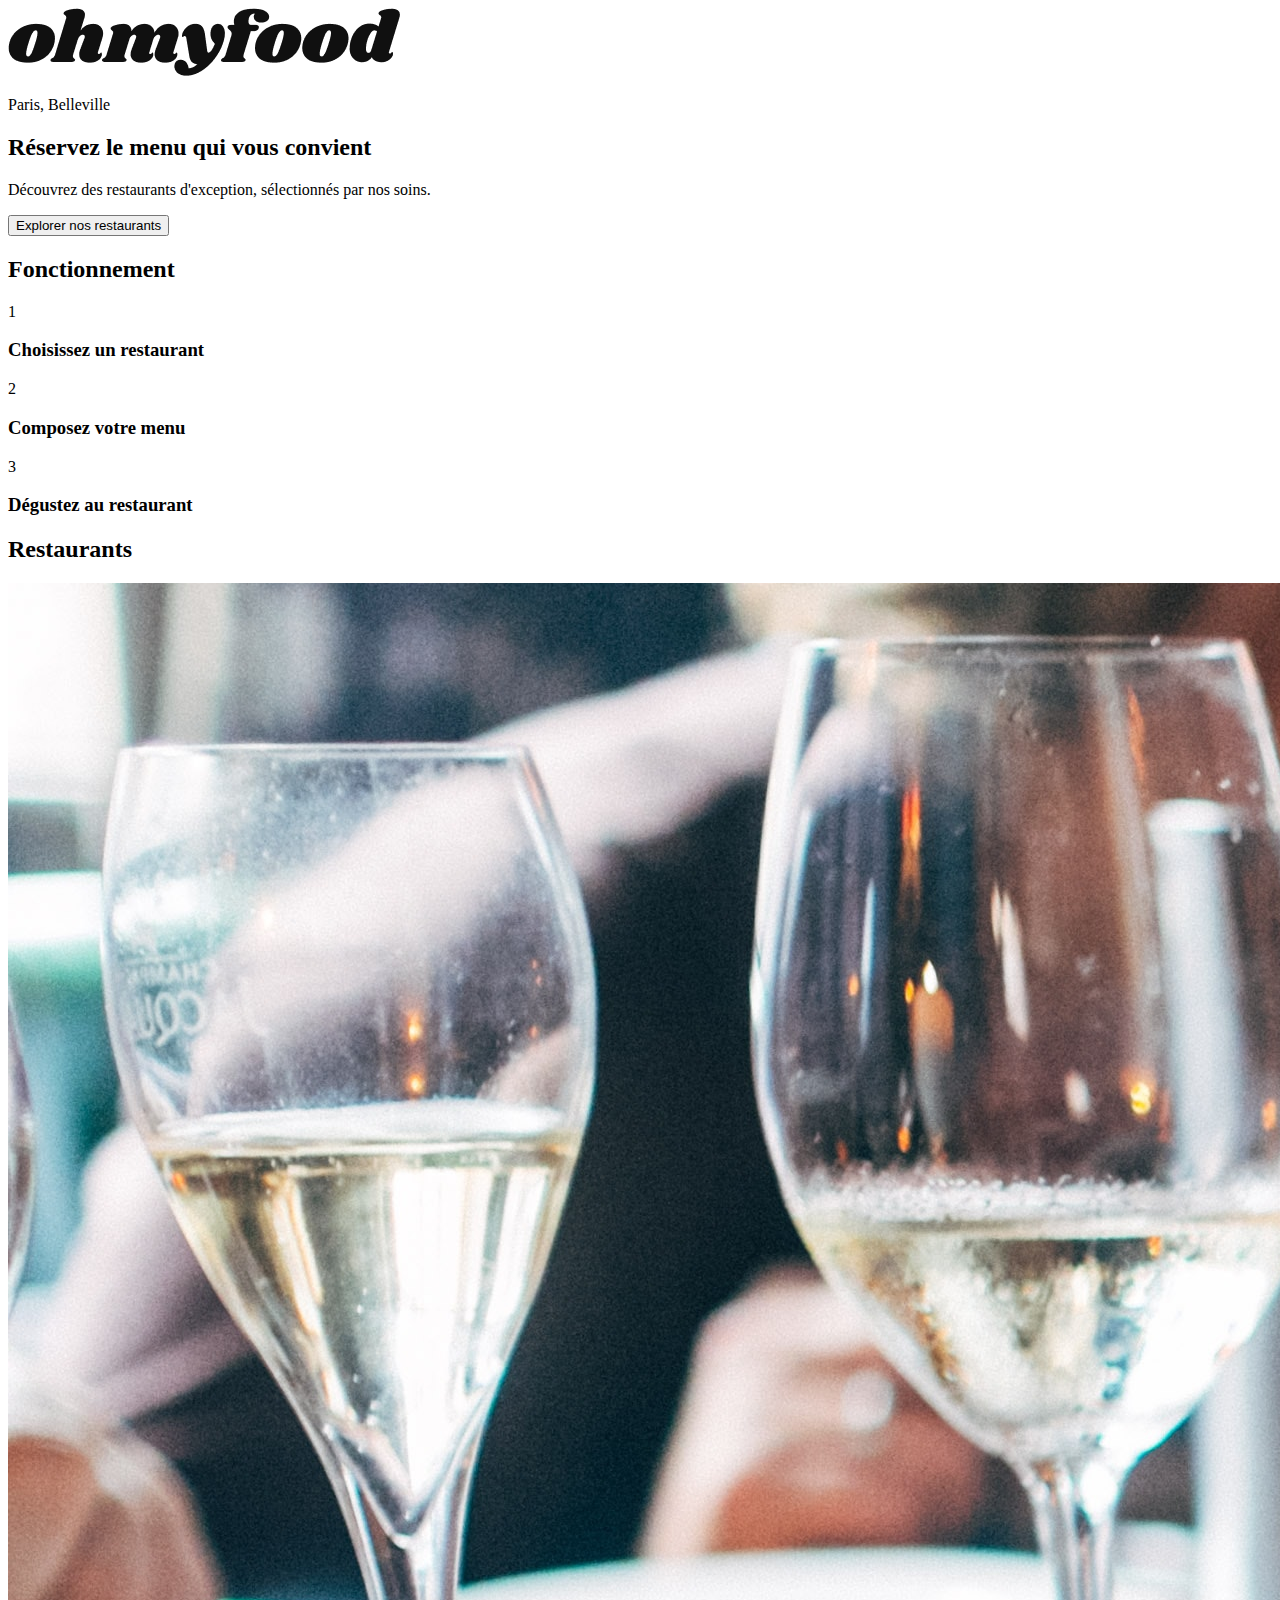
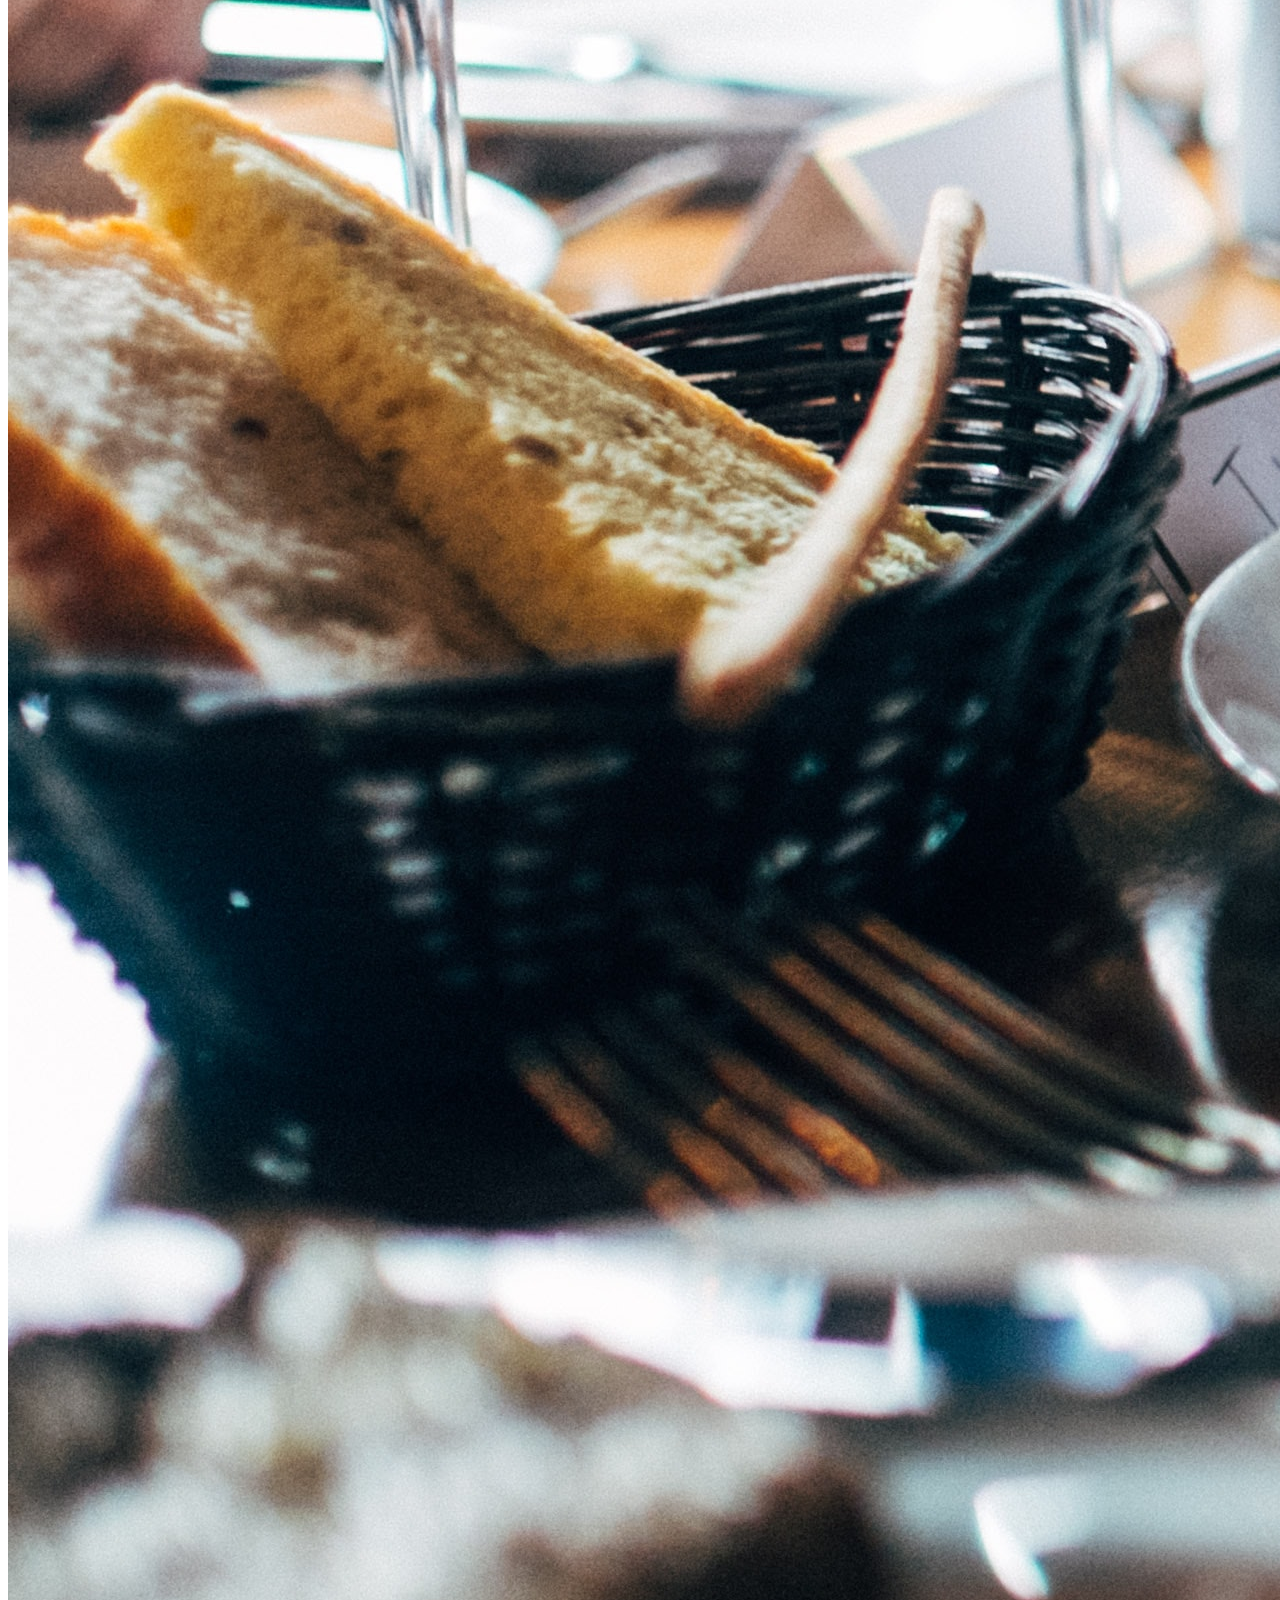
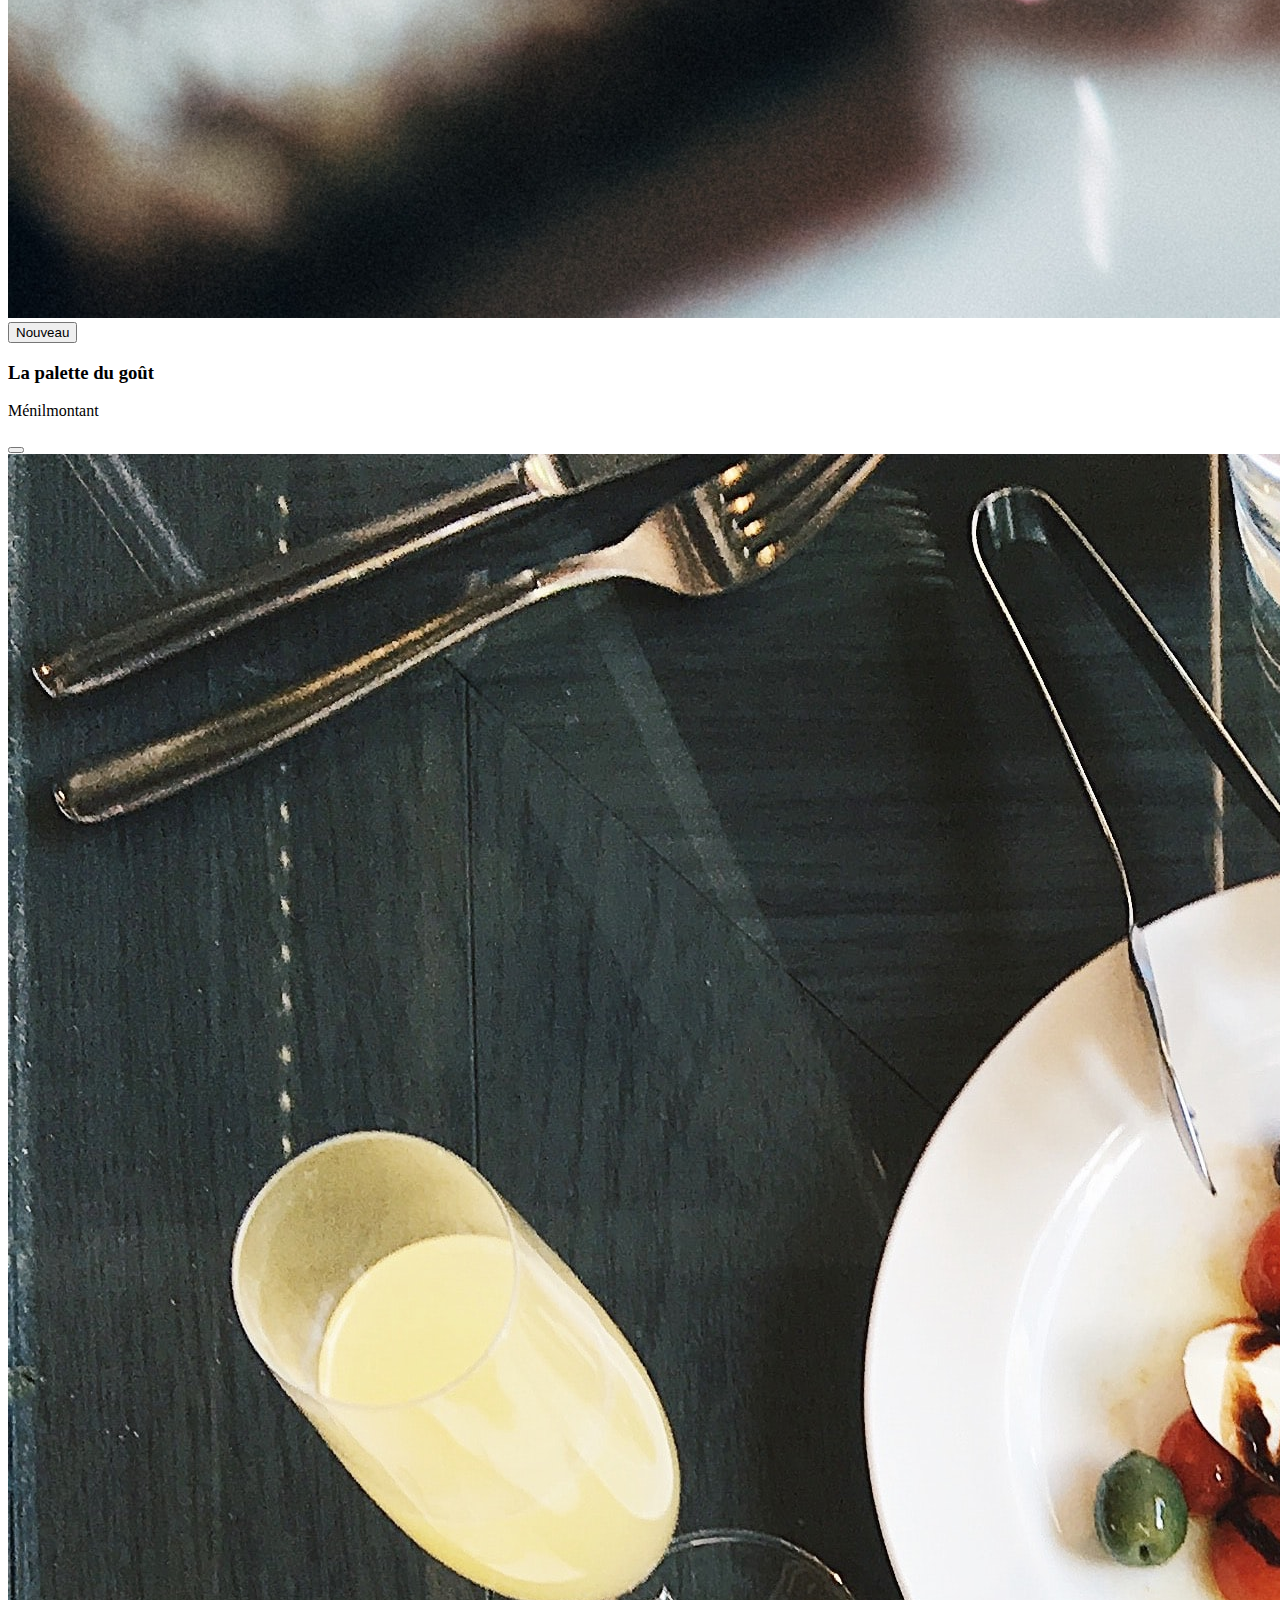
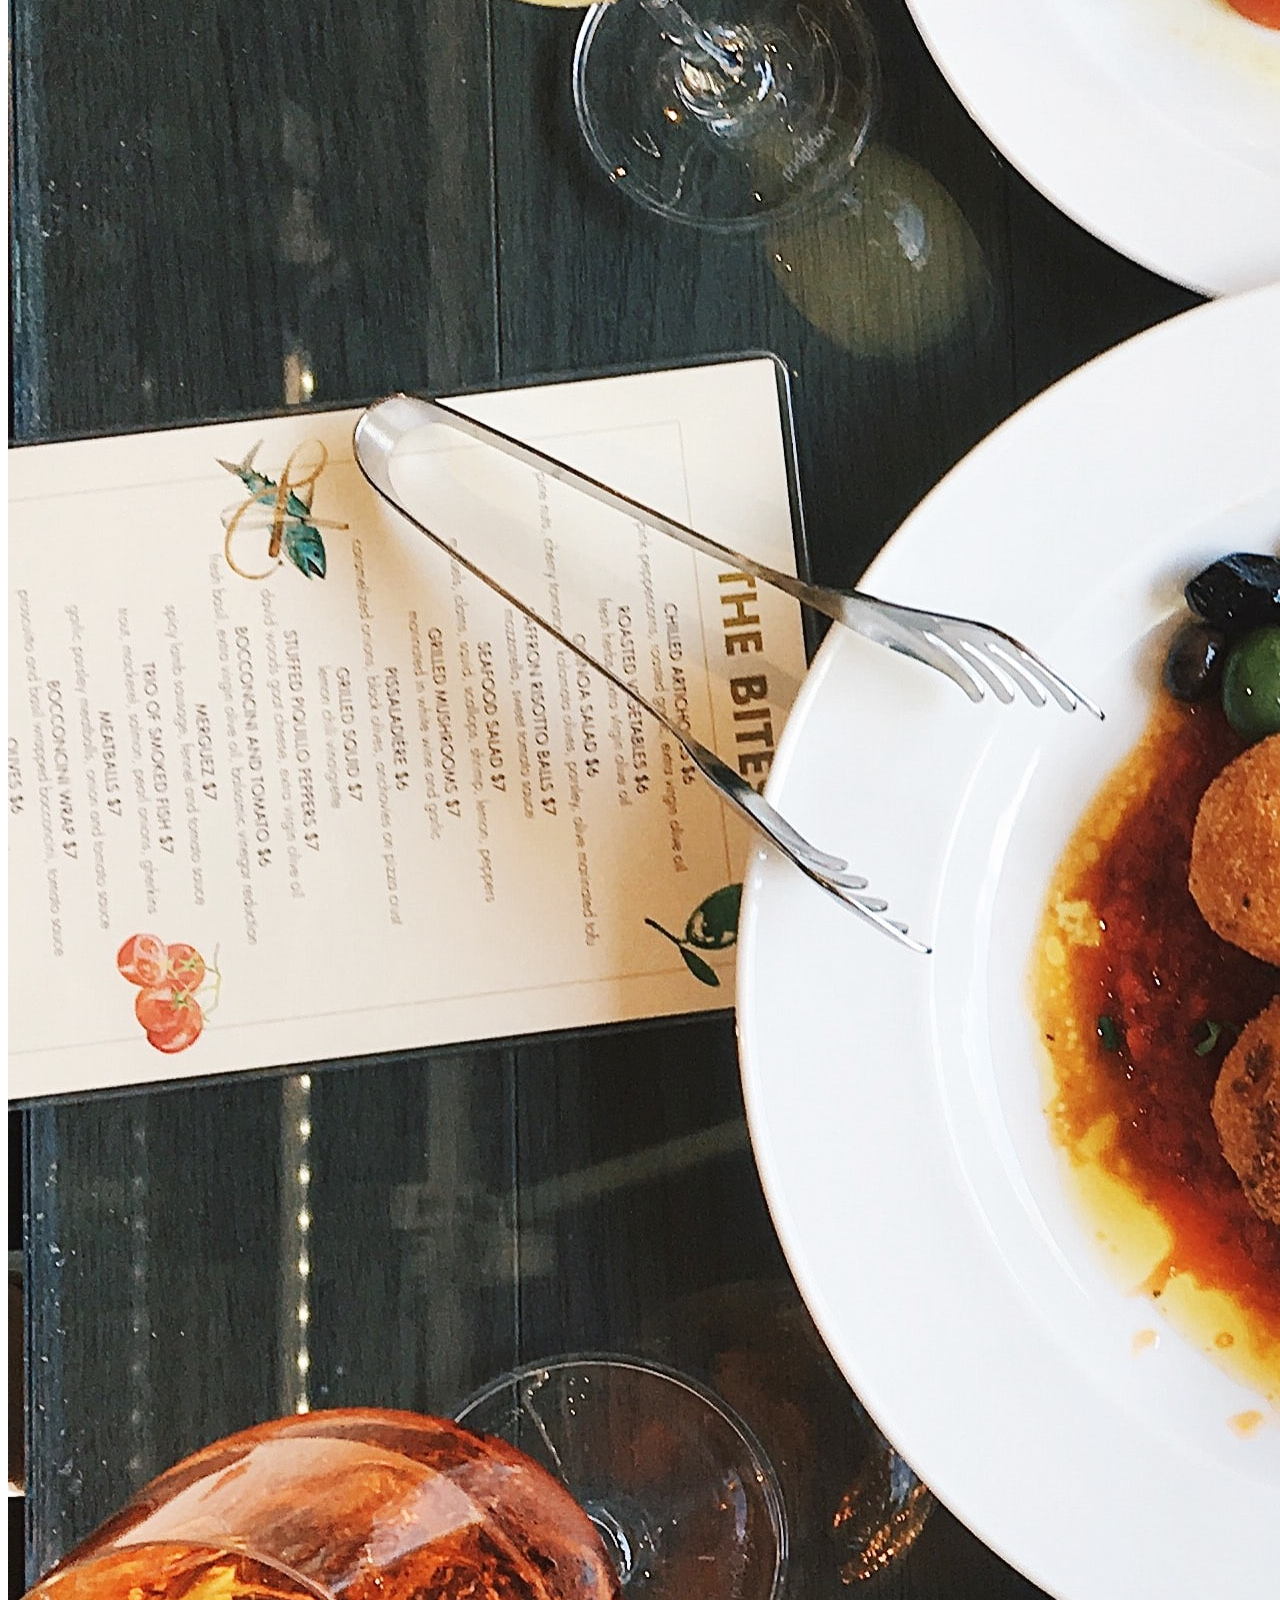
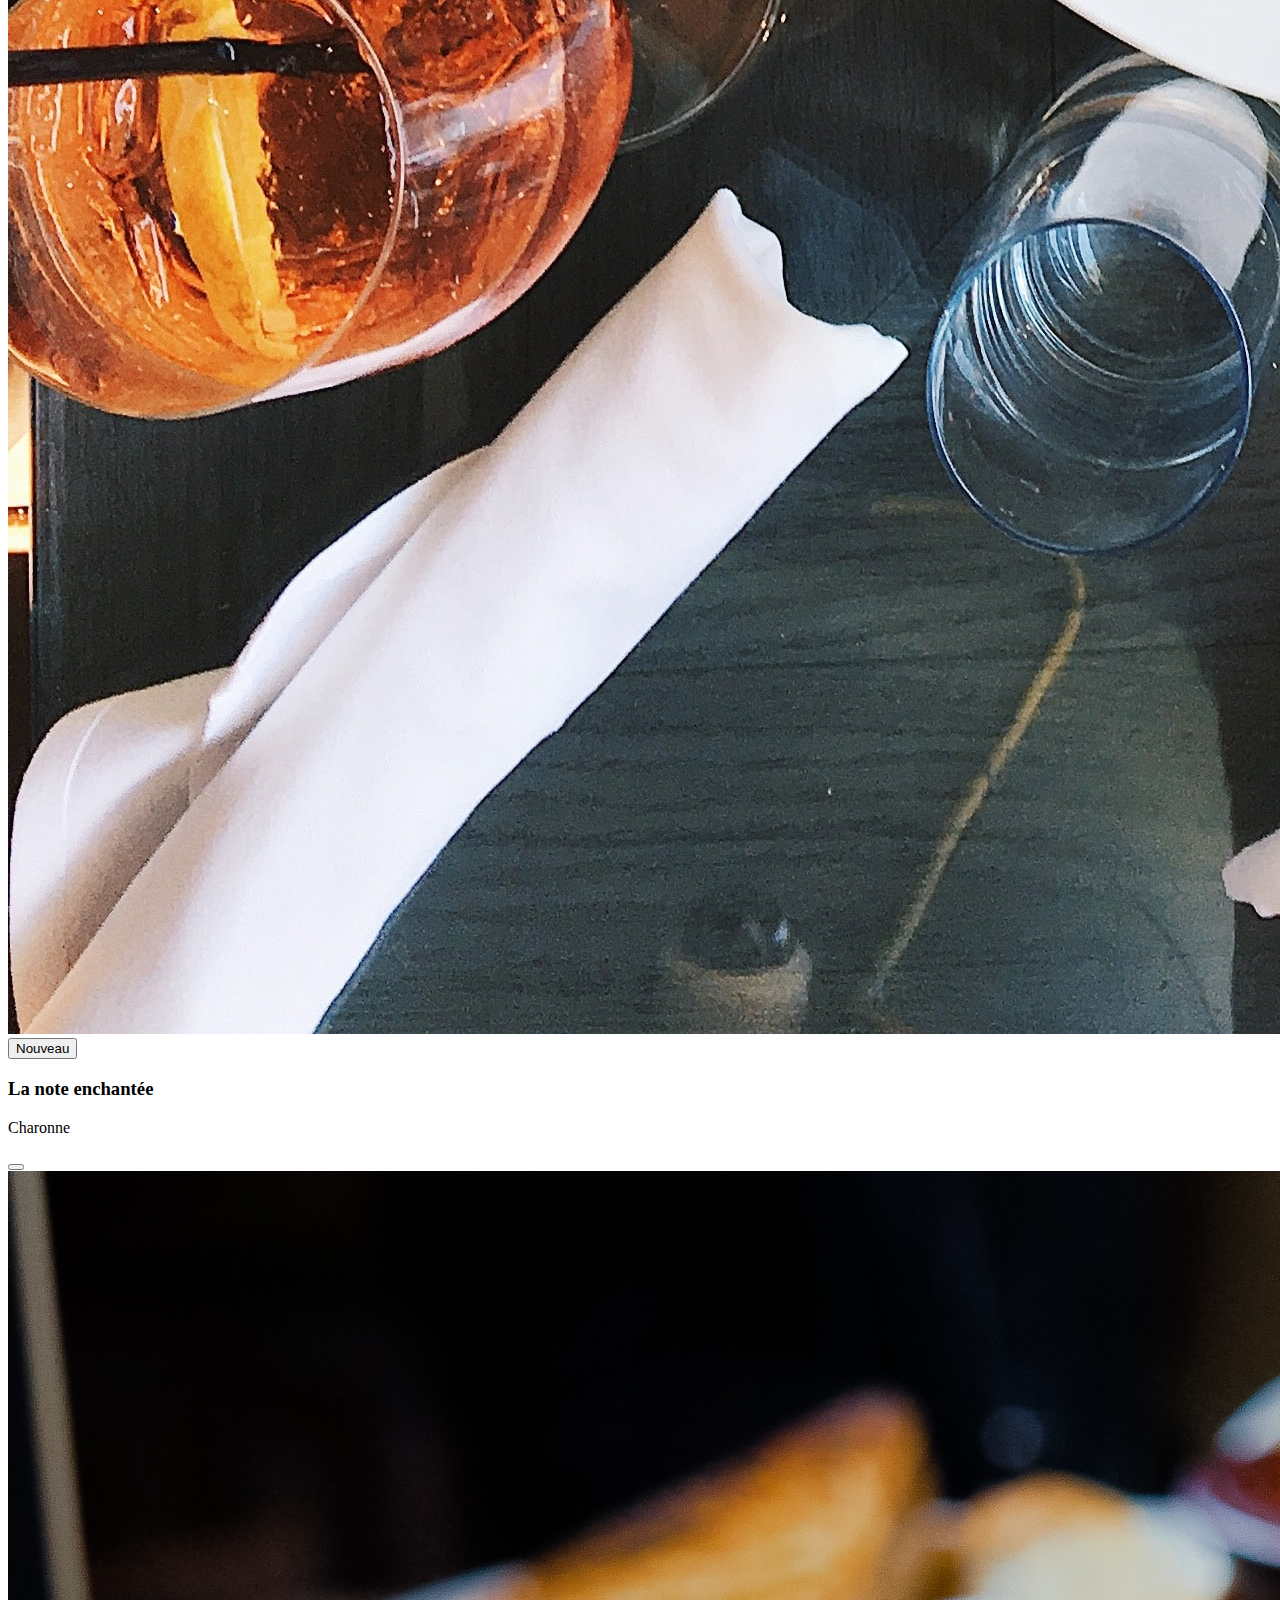
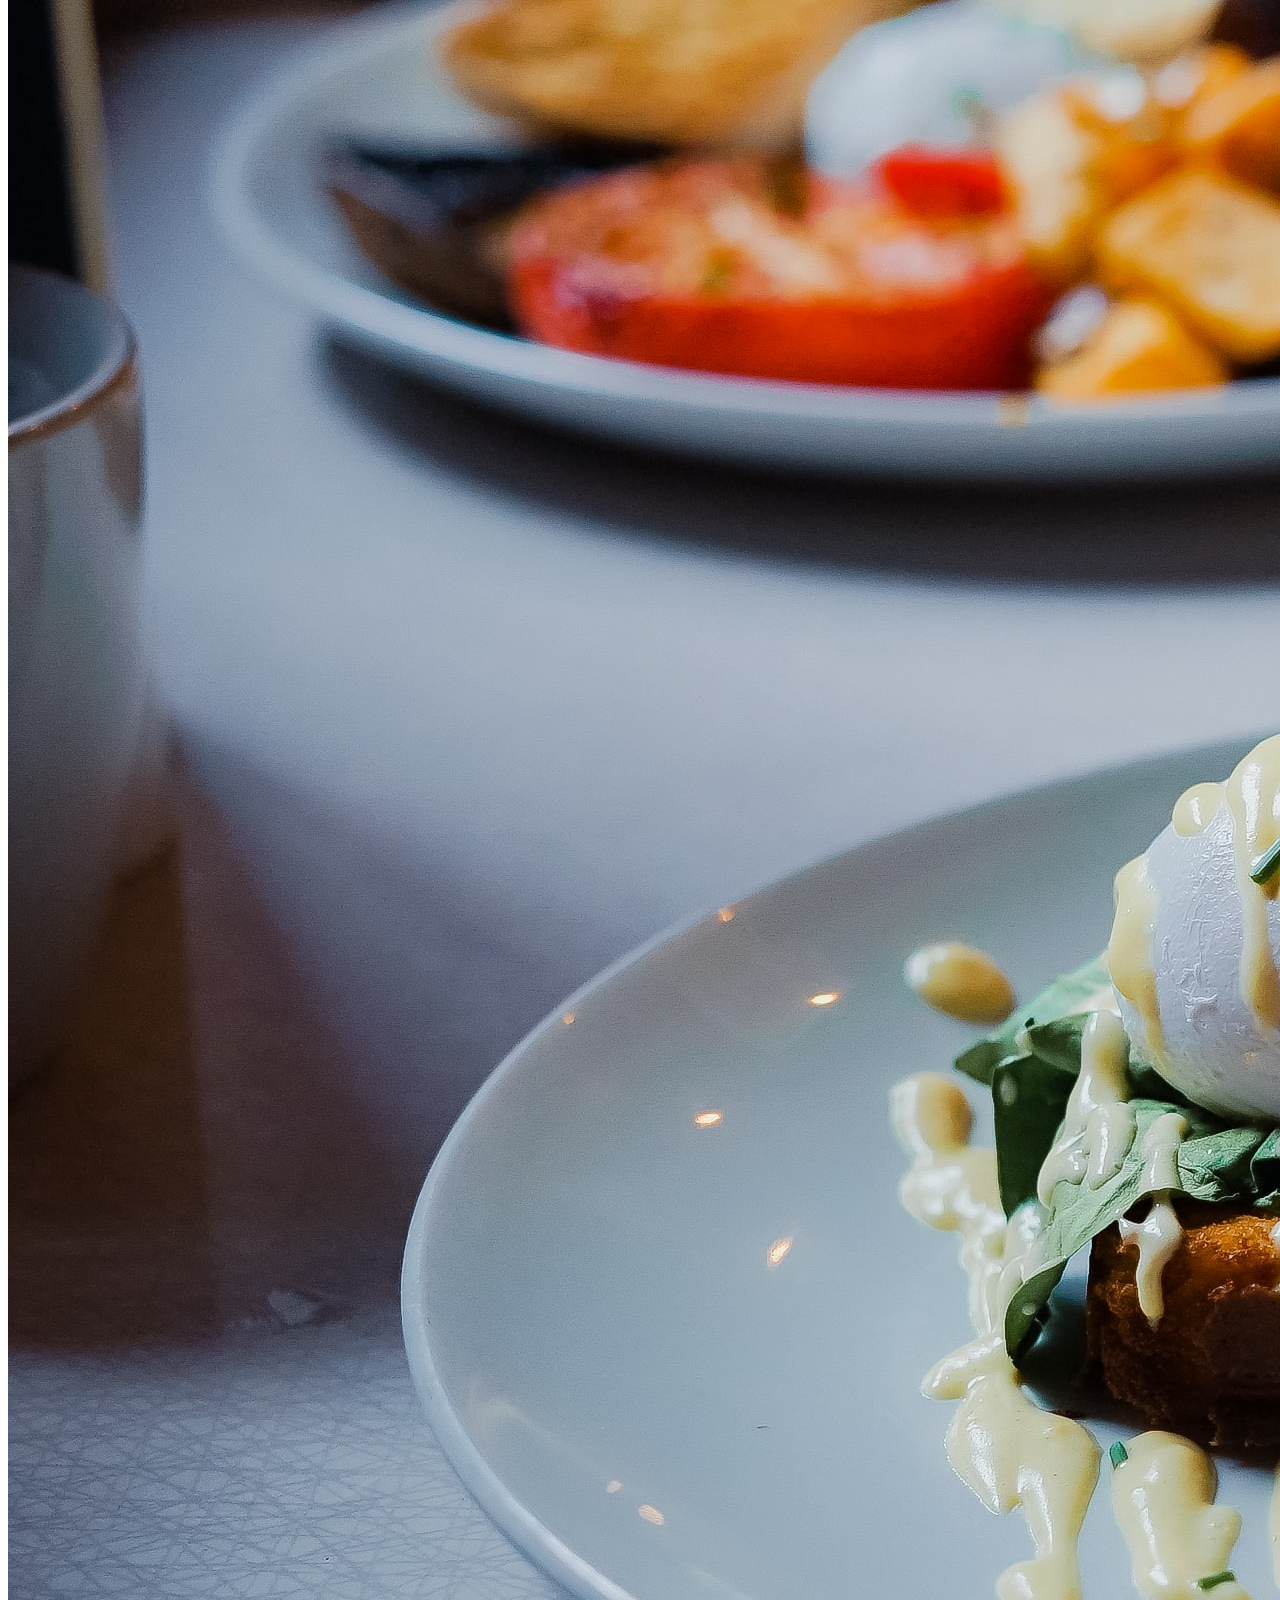
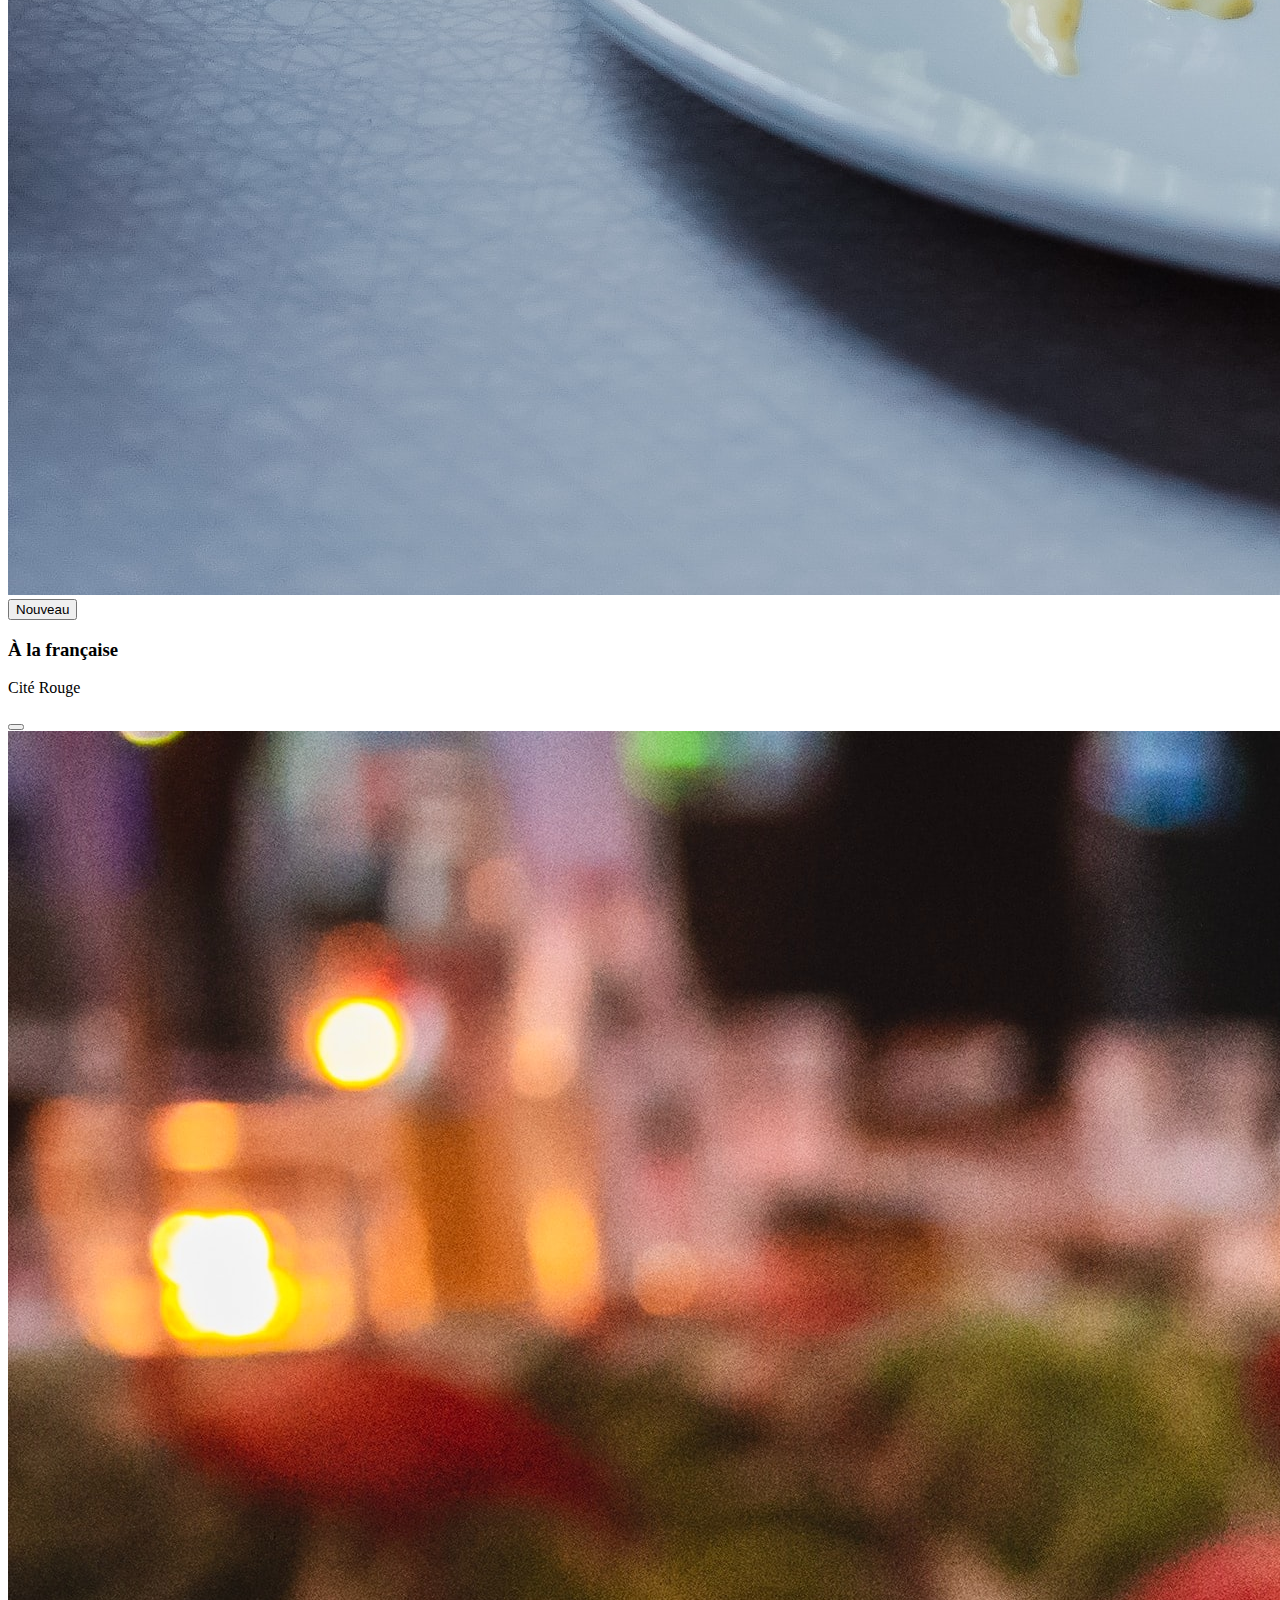
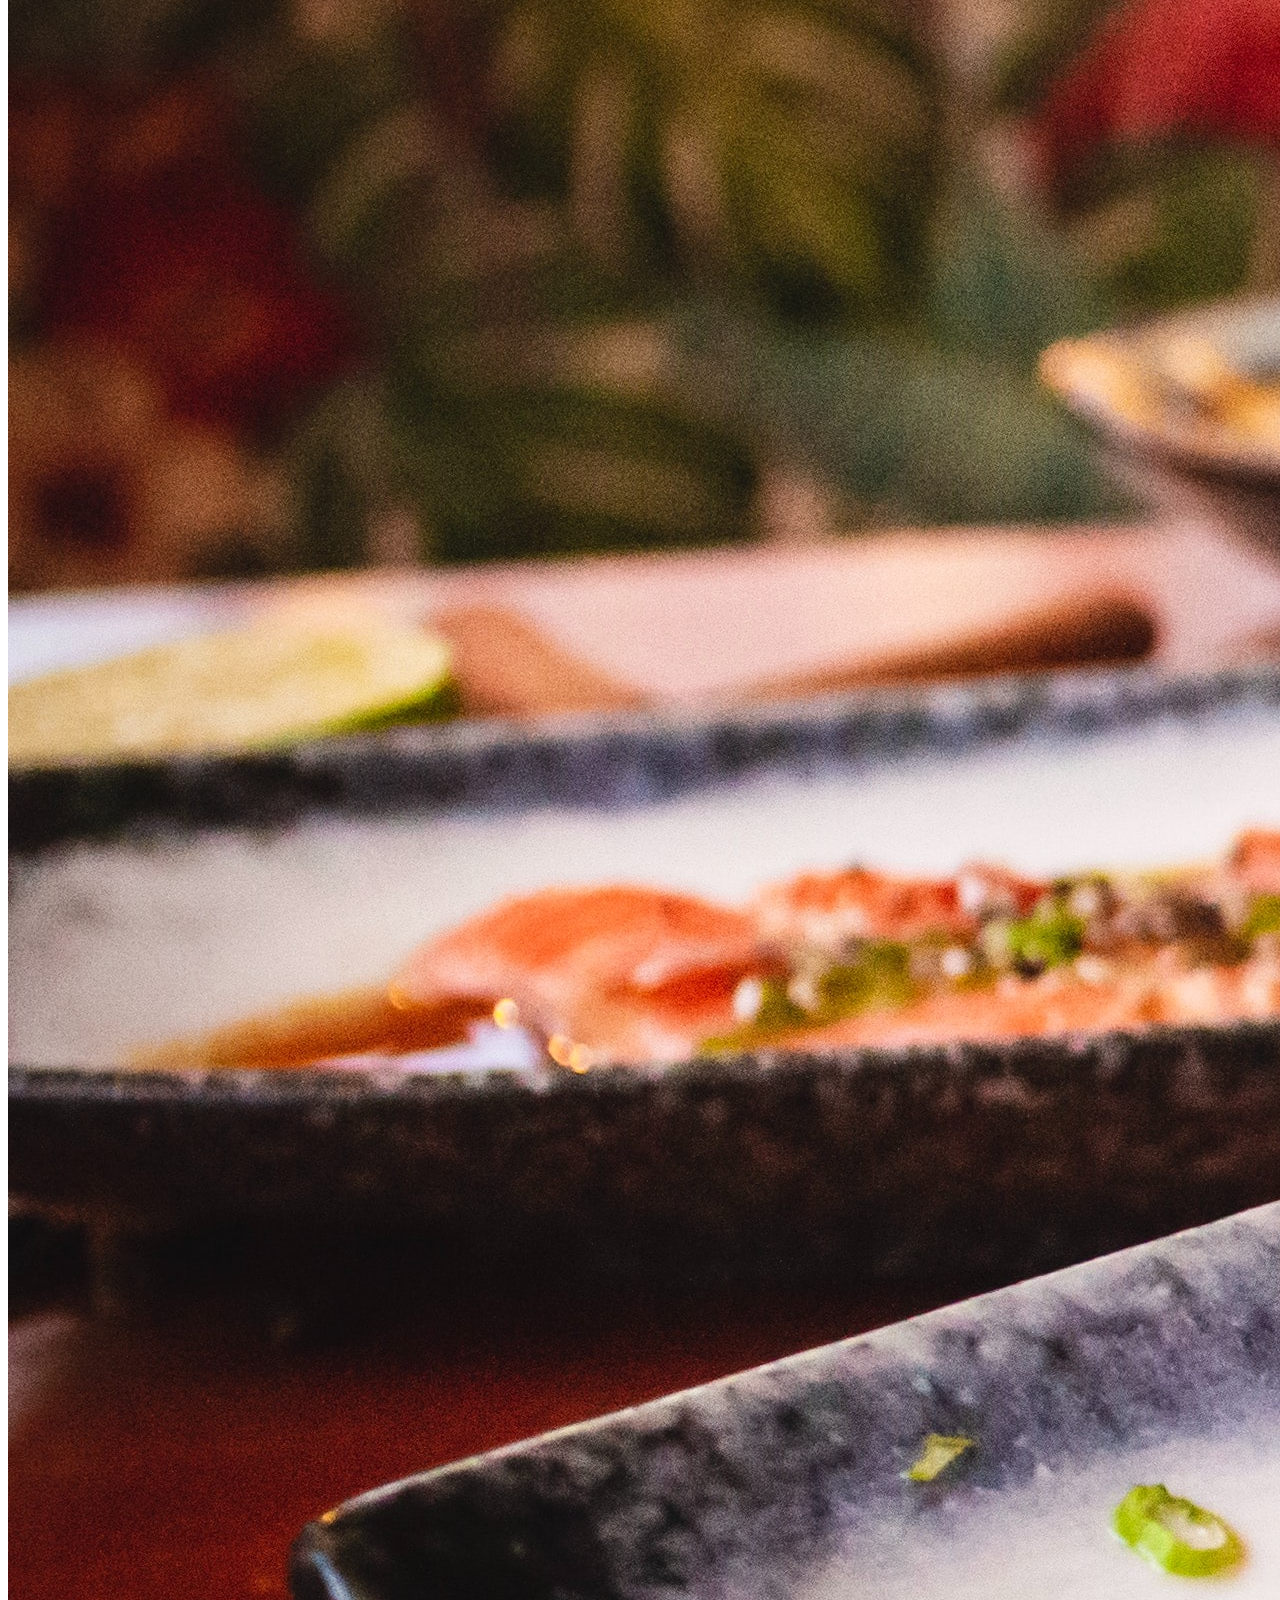
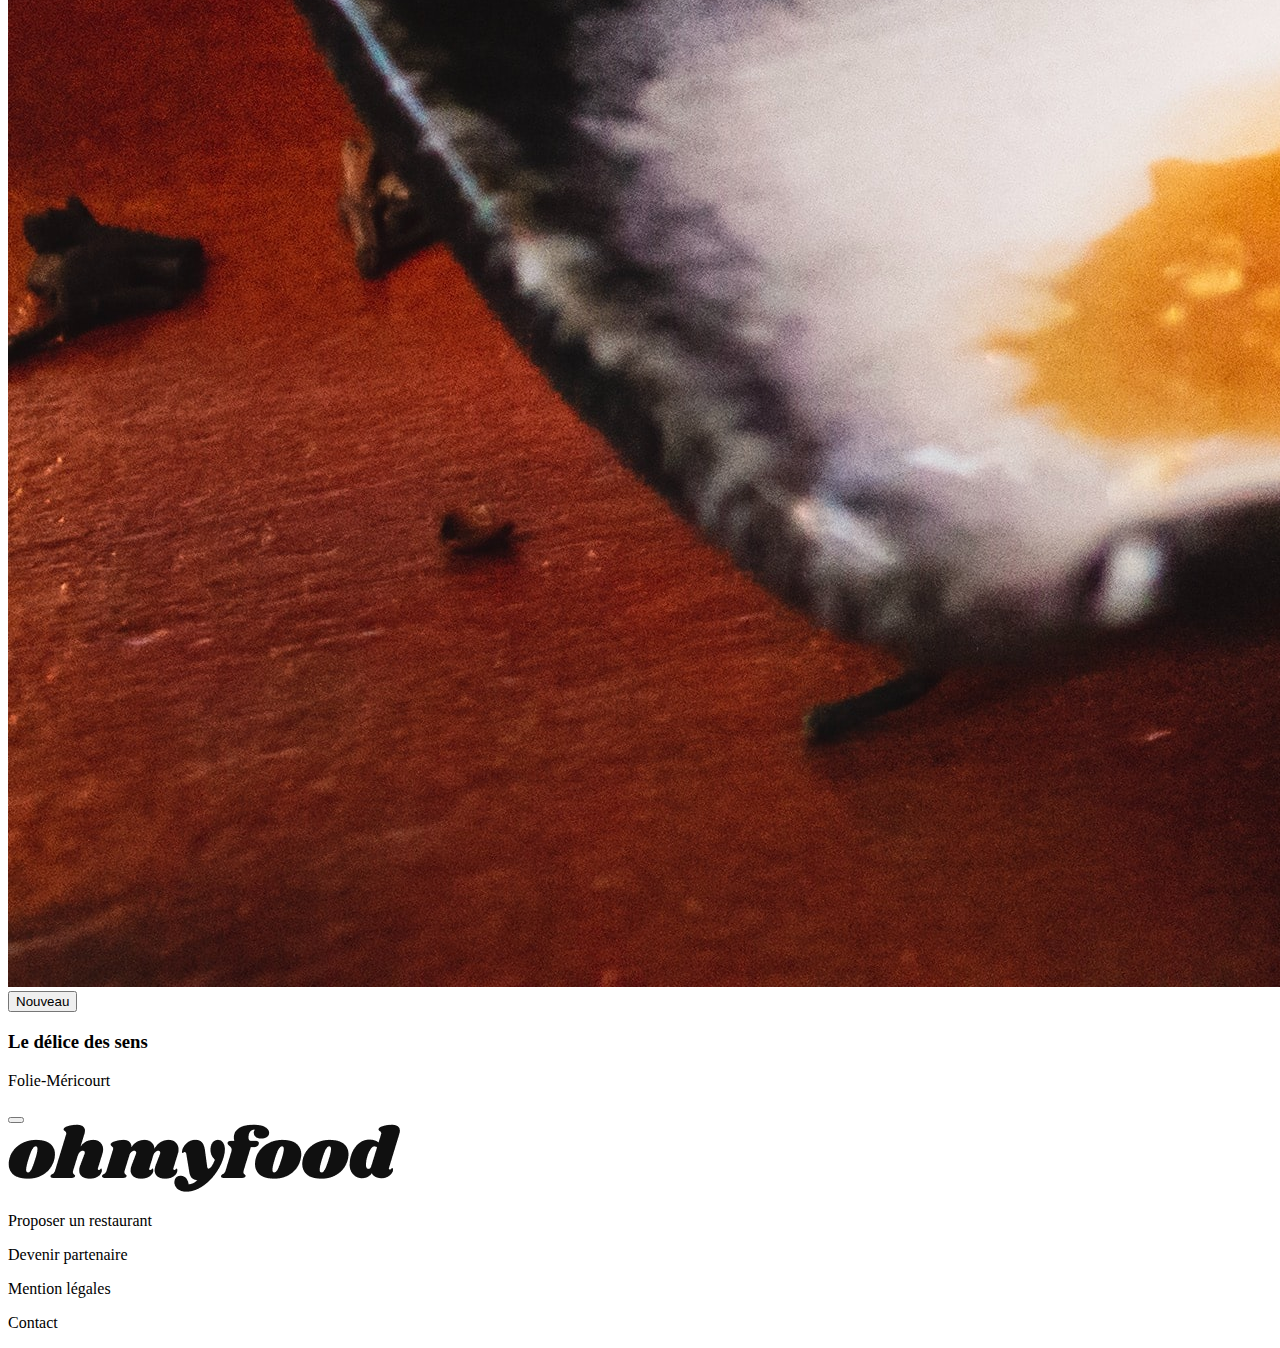
==== Projet 4/Ohmyfood/index.html @ 09b309fb "Début projet 4" ====
<!DOCTYPE html>
<html lang="en">
<head>
    <meta charset="UTF-8">
    <meta name="viewport" content="width=device-width, initial-scale=1.0">
    <title>Oh My Food</title>
    <link rel="stylesheet" href="https://cdnjs.cloudflare.com/ajax/libs/font-awesome/6.2.1/css/all.min.css"
        integrity="sha512-MV7K8+y+gLIBoVD59lQIYicR65iaqukzvf/nwasF0nqhPay5w/9lJmVM2hMDcnK1OnMGCdVK+iQrJ7lzPJQd1w=="
        crossorigin="anonymous" referrerpolicy="no-referrer" />
    <link rel="stylesheet" href="assets/style/index.css">
</head>
<body>
    <header>
        <img src="assets/img/logo/ohmyfood.png" alt="Logo ohmyfood">
        <div class="localisation">
            <i class="fa-solid fa-location-dot"></i>
            <p>Paris, Belleville</p>
        </div>
    </header>
    <main>
        <nav>
            <h2>Réservez le menu qui vous convient</h2>
            <p>Découvrez des restaurants d'exception, sélectionnés par nos soins.</p>
            <button onclick="location.href='#'">Explorer nos restaurants</button>
        </nav>
        <section>
            <h2>Fonctionnement</h2>
            <div class="etape">
                <div>
                    <p>1</p>
                    <i class="fa-solid fa-mobile-screen-button"></i>
                    <h3>Choisissez un restaurant</h3>
                </div>
                <div>
                    <p>2</p>
                    <i class="fa-solid fa-list-ul"></i>
                    <h3>Composez votre menu</h3>
                </div>
                <div>
                    <p>3</p>
                    <i class="fa-solid fa-store"></i>
                    <h3>Dégustez au restaurant</h3>
                </div>
            </div>
        </section>
        <section>
            <h2>Restaurants</h2>
            <div class="restaurants cards">
                <div class="card">
                    <img src="assets/img/restaurants/jay-wennington-N_Y88TWmGwA-unsplash.jpg" alt="Plat d'un restaurant">
                    <button>Nouveau</button>
                    <div class="card-content">
                        <div class="card-text">
                            <h3>La palette du goût</h3>
                            <p>Ménilmontant</p>
                        </div>
                        <div class="card-like">
                            <button><i class="fa-light fa-heart"></i></button>
                        </div>
                    </div>
                </div>
                <div class="card">
                    <img src="assets/img/restaurants/stil-u2Lp8tXIcjw-unsplash.jpg" alt="Plat d'un restaurant">
                    <button>Nouveau</button>
                    <div class="card-content">
                        <div class="card-text">
                            <h3>La note enchantée</h3>
                            <p>Charonne</p>
                        </div>
                        <div class="card-like">
                            <button><i class="fa-light fa-heart"></i></button>
                        </div>
                    </div>
                </div>
                <div class="card">
                    <img src="assets/img/restaurants/toa-heftiba-DQKerTsQwi0-unsplash.jpg" alt="Plat d'un restaurant">
                    <button>Nouveau</button>
                    <div class="card-content">
                        <div class="card-text">
                            <h3>À la française</h3>
                            <p>Cité Rouge</p>
                        </div>
                        <div class="card-like">
                            <button><i class="fa-light fa-heart"></i></button>
                        </div>
                    </div>
                </div>
                <div class="card">
                    <img src="assets/img/restaurants/louis-hansel-shotsoflouis-qNBGVyOCY8Q-unsplash.jpg" alt="Plat d'un restaurant">
                    <button>Nouveau</button>
                    <div class="card-content">
                        <div class="card-text">
                            <h3>Le délice des sens</h3>
                            <p>Folie-Méricourt</p>
                        </div>
                        <div class="card-like">
                            <button><i class="fa-light fa-heart"></i></button>
                        </div>
                    </div>
                </div>
            </div>
        </section>
        <footer>
            <img src="assets/img/logo/ohmyfood.png" alt="Logo ohmyfood">
            <section>
                <a href="#"></a>
                    <i class="fa-solid fa-utensils"></i><p>Proposer un restaurant</p>
                </a>
                <a href="#"></a>
                <i class="fa-sharp fa-solid fa-handshake-angle"></i><p>Devenir partenaire</p>
                </a>
                <a href="#"></a>
                    <i class="fa-solid fa-utensils"></i><p>Mention légales</p>
                </a>
                <a href="#"></a>
                    <i class="fa-solid fa-utensils"></i><p>Contact</p>
                </a>
            </section>
        </footer>
    </main>
</body>
</html>
---- Projet 4/Ohmyfood/assets/style/index.css ----
/*# sourceMappingURL=index.css.map */
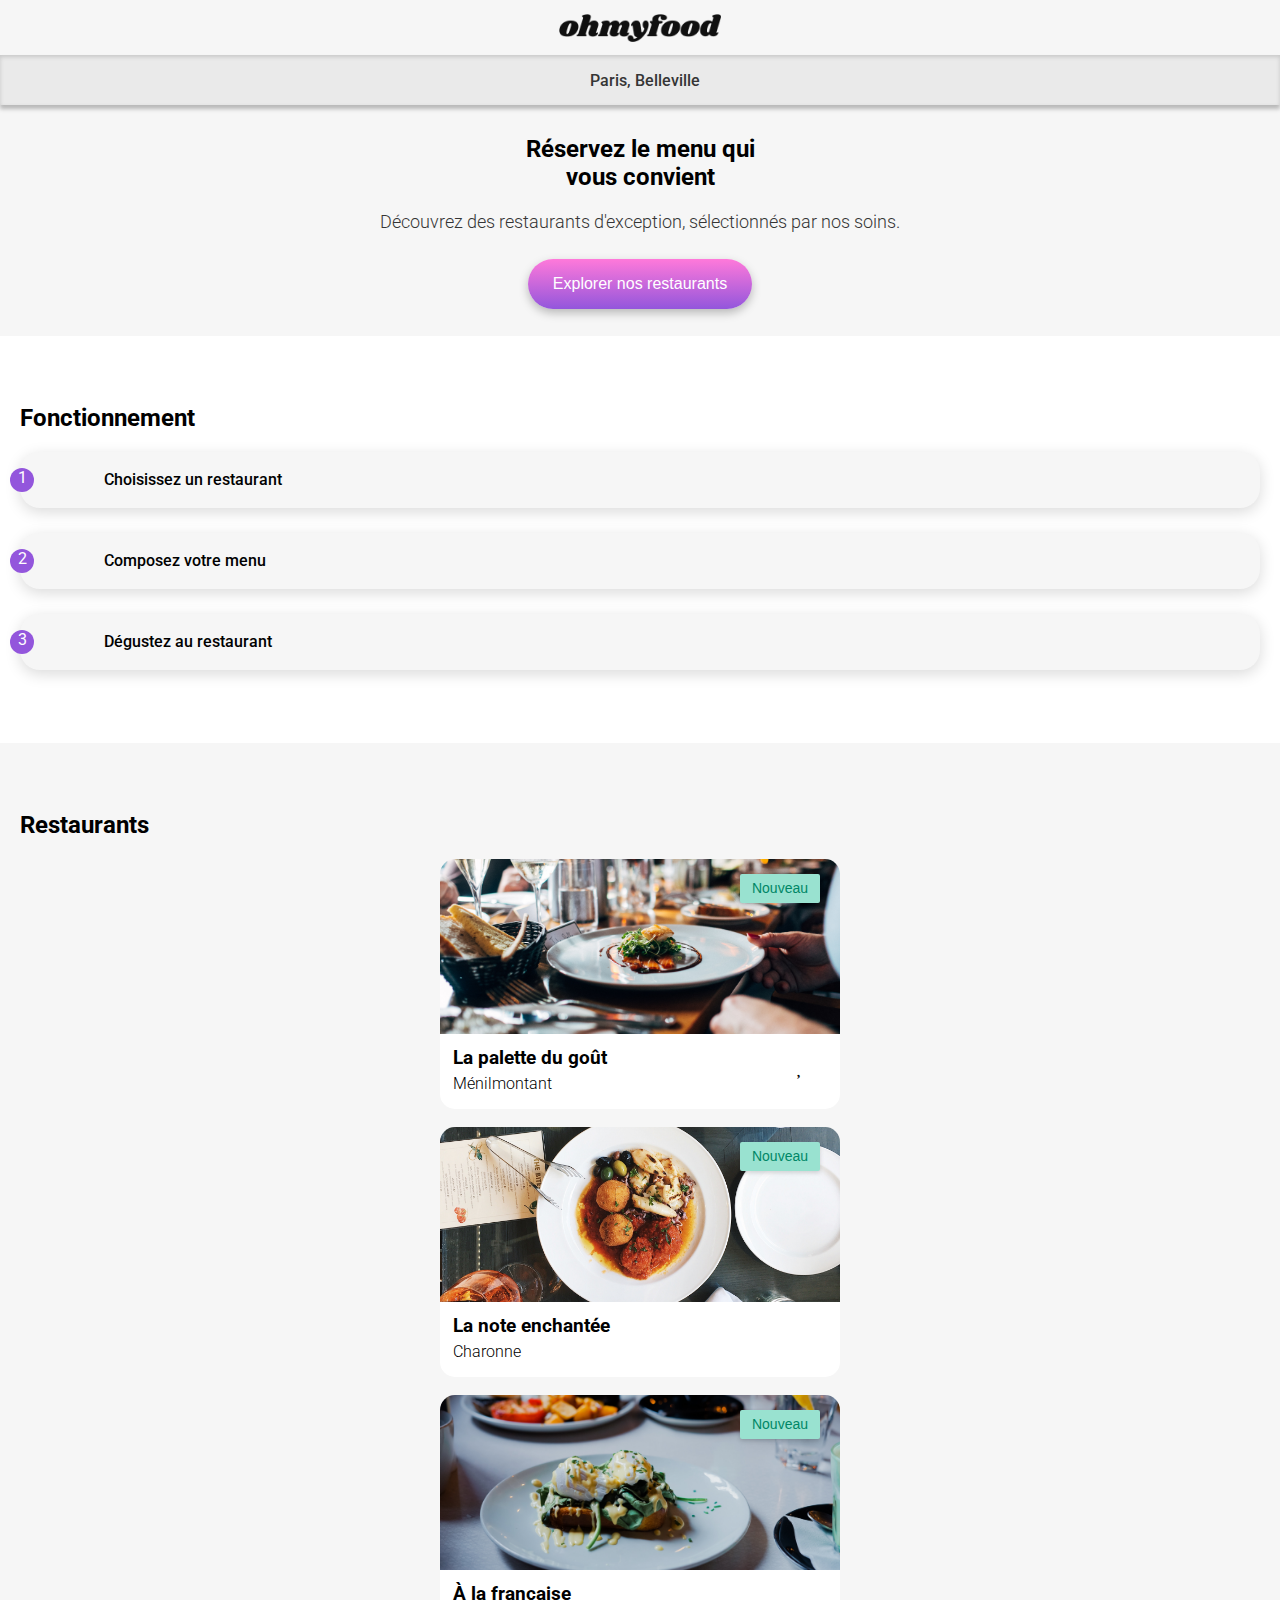
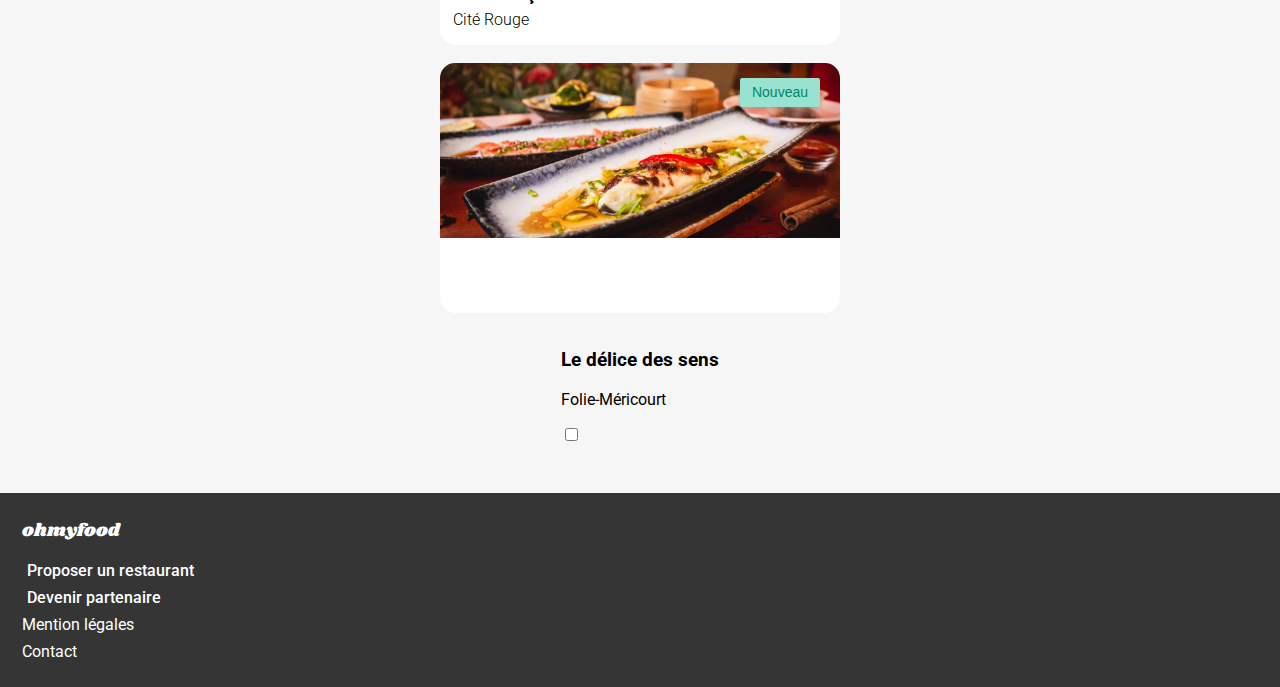
==== commit c5789b57: "Update 04/03" ====
--- a/Projet 4/Ohmyfood/index.html
+++ b/Projet 4/Ohmyfood/index.html
@@ -7,116 +7,134 @@
     <link rel="stylesheet" href="https://cdnjs.cloudflare.com/ajax/libs/font-awesome/6.2.1/css/all.min.css"
         integrity="sha512-MV7K8+y+gLIBoVD59lQIYicR65iaqukzvf/nwasF0nqhPay5w/9lJmVM2hMDcnK1OnMGCdVK+iQrJ7lzPJQd1w=="
         crossorigin="anonymous" referrerpolicy="no-referrer" />
+    <link rel="preconnect" href="https://fonts.googleapis.com">
+    <link rel="preconnect" href="https://fonts.gstatic.com" crossorigin>
+    <link href="https://fonts.googleapis.com/css2?family=Roboto:ital,wght@0,100;0,300;0,400;0,500;0,700;0,900;1,100;1,300;1,400;1,500;1,700;1,900&display=swap" rel="stylesheet">
+    <link href="https://fonts.googleapis.com/css2?family=Roboto:ital,wght@0,100;0,300;0,400;0,500;0,700;0,900;1,100;1,300;1,400;1,500;1,700;1,900&family=Shrikhand&display=swap" rel="stylesheet">
     <link rel="stylesheet" href="assets/style/index.css">
 </head>
 <body>
     <header>
-        <img src="assets/img/logo/ohmyfood.png" alt="Logo ohmyfood">
-        <div class="localisation">
-            <i class="fa-solid fa-location-dot"></i>
-            <p>Paris, Belleville</p>
+        <div class="logo">
+            <img src="assets/img/logo/ohmyfood.png" alt="Logo ohmyfood">
         </div>
     </header>
     <main>
         <nav>
+            <div class="localisation">
+                <i class="fa-solid fa-location-dot"></i>
+                <p>Paris, Belleville</p>
+            </div>
             <h2>Réservez le menu qui vous convient</h2>
             <p>Découvrez des restaurants d'exception, sélectionnés par nos soins.</p>
-            <button onclick="location.href='#'">Explorer nos restaurants</button>
+            <button class="basic-button" onclick="location.href='#'"><p>Explorer nos restaurants</p></button>
         </nav>
-        <section>
+        <section class="instruction">
             <h2>Fonctionnement</h2>
-            <div class="etape">
-                <div>
+            <div class="step-container">
+                <div class="step">
                     <p>1</p>
                     <i class="fa-solid fa-mobile-screen-button"></i>
                     <h3>Choisissez un restaurant</h3>
                 </div>
-                <div>
+                <div class="step">
                     <p>2</p>
                     <i class="fa-solid fa-list-ul"></i>
                     <h3>Composez votre menu</h3>
                 </div>
-                <div>
+                <div class="step">
                     <p>3</p>
                     <i class="fa-solid fa-store"></i>
                     <h3>Dégustez au restaurant</h3>
                 </div>
             </div>
         </section>
-        <section>
+        <section class="restaurant-container">
             <h2>Restaurants</h2>
-            <div class="restaurants cards">
-                <div class="card">
-                    <img src="assets/img/restaurants/jay-wennington-N_Y88TWmGwA-unsplash.jpg" alt="Plat d'un restaurant">
-                    <button>Nouveau</button>
-                    <div class="card-content">
-                        <div class="card-text">
-                            <h3>La palette du goût</h3>
-                            <p>Ménilmontant</p>
-                        </div>
-                        <div class="card-like">
-                            <button><i class="fa-light fa-heart"></i></button>
+            <div class="restaurants-cards">
+                <a href="palette_du_gout.html">
+                    <div class="card">
+                        <img src="assets/img/restaurants/jay-wennington-N_Y88TWmGwA-unsplash.jpg" alt="Plat d'un restaurant">
+                        <button class="new-button">Nouveau</button>
+                        <div class="card-content">
+                            <div class="card-text">
+                                <h3>La palette du goût</h3>
+                                <p>Ménilmontant</p>
+                            </div>
+                            <div class="card-like">
+                                <label for="like"><span class="like-icon"></span></label>
+                                <input type="checkbox" id="like" ></input>
+                            </div>
                         </div>
                     </div>
-                </div>
-                <div class="card">
-                    <img src="assets/img/restaurants/stil-u2Lp8tXIcjw-unsplash.jpg" alt="Plat d'un restaurant">
-                    <button>Nouveau</button>
-                    <div class="card-content">
-                        <div class="card-text">
-                            <h3>La note enchantée</h3>
-                            <p>Charonne</p>
-                        </div>
-                        <div class="card-like">
-                            <button><i class="fa-light fa-heart"></i></button>
+                </a>
+                <a href="">
+                    <div class="card">
+                        <img src="assets/img/restaurants/stil-u2Lp8tXIcjw-unsplash.jpg" alt="Plat d'un restaurant">
+                        <button class="new-button">Nouveau</button>
+                        <div class="card-content">
+                            <div class="card-text">
+                                <h3>La note enchantée</h3>
+                                <p>Charonne</p>
+                            </div>
+                            <div class="card-like">
+                                <label for="like"><div class="like-icon"><i class="fa-regular fa-heart"></i></div></label>
+                                <input type="checkbox" id="like" ></input>
+                            </div>
                         </div>
                     </div>
-                </div>
-                <div class="card">
-                    <img src="assets/img/restaurants/toa-heftiba-DQKerTsQwi0-unsplash.jpg" alt="Plat d'un restaurant">
-                    <button>Nouveau</button>
-                    <div class="card-content">
-                        <div class="card-text">
-                            <h3>À la française</h3>
-                            <p>Cité Rouge</p>
-                        </div>
-                        <div class="card-like">
-                            <button><i class="fa-light fa-heart"></i></button>
+                </a>
+                <a href="">
+                    <div class="card">
+                            <img src="assets/img/restaurants/toa-heftiba-DQKerTsQwi0-unsplash.jpg" alt="Plat d'un restaurant">
+                            <button class="new-button">Nouveau</button>
+                        <div class="card-content">
+                            <div class="card-text">
+                                <h3>À la française</h3>
+                                <p>Cité Rouge</p>
+                            </div>
+                            <div class="card-like">
+                                <label for="like"><div class="like-icon"><i class="fa-regular fa-heart"></i></div></label>
+                                <input type="checkbox" id="like" ></input>
+                            </div>
                         </div>
                     </div>
-                </div>
-                <div class="card">
-                    <img src="assets/img/restaurants/louis-hansel-shotsoflouis-qNBGVyOCY8Q-unsplash.jpg" alt="Plat d'un restaurant">
-                    <button>Nouveau</button>
+                </a>
+                <a href="">
+                    <div class="card" >
+                        <img src="assets/img/restaurants/louis-hansel-shotsoflouis-qNBGVyOCY8Q-unsplash.jpg" alt="Plat d'un restaurant">
+                        <button class="new-button">Nouveau</button>
+                    </div>
                     <div class="card-content">
                         <div class="card-text">
                             <h3>Le délice des sens</h3>
                             <p>Folie-Méricourt</p>
                         </div>
                         <div class="card-like">
-                            <button><i class="fa-light fa-heart"></i></button>
+                            <label for="like"><div class="like-icon"><i class="fa-regular fa-heart"></i></div></label>
+                            <input type="checkbox" id="like" ></input>
                         </div>
                     </div>
-                </div>
+                </a>
             </div>
         </section>
-        <footer>
-            <img src="assets/img/logo/ohmyfood.png" alt="Logo ohmyfood">
-            <section>
-                <a href="#"></a>
-                    <i class="fa-solid fa-utensils"></i><p>Proposer un restaurant</p>
-                </a>
-                <a href="#"></a>
-                <i class="fa-sharp fa-solid fa-handshake-angle"></i><p>Devenir partenaire</p>
-                </a>
-                <a href="#"></a>
-                    <i class="fa-solid fa-utensils"></i><p>Mention légales</p>
-                </a>
-                <a href="#"></a>
-                    <i class="fa-solid fa-utensils"></i><p>Contact</p>
-                </a>
-            </section>
-        </footer>
     </main>
+    <footer>
+        <h2>ohmyfood</h2>
+        <div class="list_footer">
+            <a href="#">
+                <i class="fa-solid fa-utensils"></i><p class="bold-footer">Proposer un restaurant</p>
+            </a>
+            <a href="#">
+            <i class="fa-sharp fa-solid fa-handshake-angle"></i><p class="bold-footer">Devenir partenaire</p>
+            </a>
+            <a href="#">
+                <p>Mention légales</p>
+            </a>
+            <a href="#">
+                <p>Contact</p>
+            </a>
+        </div>
+    </footer>
 </body>
 </html>--- a/Projet 4/Ohmyfood/assets/style/index.css
+++ b/Projet 4/Ohmyfood/assets/style/index.css
@@ -1 +1,596 @@
-/*# sourceMappingURL=index.css.map */+header .logo {
+  display: -webkit-box;
+  display: -ms-flexbox;
+  display: flex;
+  -webkit-box-pack: center;
+      -ms-flex-pack: center;
+          justify-content: center;
+  padding: 14px 0 13px 0;
+}
+header .logo img {
+  width: 162px;
+}
+
+nav {
+  display: -webkit-box;
+  display: -ms-flexbox;
+  display: flex;
+  -webkit-box-orient: vertical;
+  -webkit-box-direction: normal;
+      -ms-flex-direction: column;
+          flex-direction: column;
+  -webkit-box-align: center;
+      -ms-flex-align: center;
+          align-items: center;
+  text-align: center;
+}
+nav h2 {
+  font-weight: 700;
+  font-size: 24px;
+  width: 275px;
+  padding-top: 10px;
+}
+nav p {
+  font-weight: 300;
+  font-size: 18px;
+  color: #353535;
+  margin: 0;
+}
+nav .localisation {
+  display: -webkit-box;
+  display: -ms-flexbox;
+  display: flex;
+  -webkit-box-pack: center;
+      -ms-flex-pack: center;
+          justify-content: center;
+  -webkit-box-align: center;
+      -ms-flex-align: center;
+          align-items: center;
+  height: 50px;
+  width: 100%;
+  background-color: #EAEAEA;
+  -webkit-box-shadow: 0px 4px 4px rgba(0, 0, 0, 0.2509803922), inset 0px 2px 4px rgba(0, 0, 0, 0.1490196078);
+          box-shadow: 0px 4px 4px rgba(0, 0, 0, 0.2509803922), inset 0px 2px 4px rgba(0, 0, 0, 0.1490196078);
+}
+nav .localisation i {
+  height: 16px;
+  margin: 0 5px;
+}
+nav .localisation p {
+  font-weight: 500;
+  font-size: 16px;
+  color: #353535;
+  margin: 0 5px;
+}
+
+body {
+  margin: 0;
+  padding: 0;
+  font-family: "Roboto", Arial, sans-serif;
+  background-color: #F6F6F6;
+}
+
+section {
+  padding: 48px 20px;
+}
+section h2 {
+  font-size: 24px;
+  font-weight: 700;
+}
+
+.instruction {
+  background-color: white;
+}
+.instruction .step-container {
+  display: -webkit-box;
+  display: -ms-flexbox;
+  display: flex;
+  -webkit-box-orient: vertical;
+  -webkit-box-direction: normal;
+      -ms-flex-direction: column;
+          flex-direction: column;
+}
+.instruction .step-container .step {
+  display: -webkit-box;
+  display: -ms-flexbox;
+  display: flex;
+  -webkit-box-align: center;
+      -ms-flex-align: center;
+          align-items: center;
+  background-color: #F6F6F6;
+  margin-bottom: 25px;
+  border-radius: 20px;
+  -webkit-box-shadow: 0px 4px 15px 0px rgba(0, 0, 0, 0.1490196078);
+          box-shadow: 0px 4px 15px 0px rgba(0, 0, 0, 0.1490196078);
+}
+.instruction .step-container .step p {
+  position: relative;
+  left: -10px;
+  color: white;
+  background-color: #9356DC;
+  border-radius: 50px;
+  width: 24px;
+  height: 24px;
+  text-align: center;
+}
+.instruction .step-container .step i {
+  margin: 0 30px;
+  color: #7E7E7E;
+}
+.instruction .step-container .step h3 {
+  font-weight: 500;
+  font-size: 16px;
+}
+
+.restaurant-container .restaurants-cards {
+  display: -webkit-box;
+  display: -ms-flexbox;
+  display: flex;
+  -webkit-box-orient: vertical;
+  -webkit-box-direction: normal;
+      -ms-flex-direction: column;
+          flex-direction: column;
+  -webkit-box-align: center;
+      -ms-flex-align: center;
+          align-items: center;
+}
+.restaurant-container .restaurants-cards a {
+  display: -webkit-box;
+  display: -ms-flexbox;
+  display: flex;
+  -webkit-box-orient: vertical;
+  -webkit-box-direction: normal;
+      -ms-flex-direction: column;
+          flex-direction: column;
+  -webkit-box-align: center;
+      -ms-flex-align: center;
+          align-items: center;
+  text-decoration: none;
+  color: black;
+  width: 100%;
+}
+.restaurant-container .restaurants-cards a .card {
+  position: relative;
+  background-color: white;
+  border-radius: 15px;
+  width: 100%;
+  max-width: 400px;
+  height: 250px;
+  margin-bottom: 18px;
+}
+.restaurant-container .restaurants-cards a .card input {
+  display: none;
+}
+.restaurant-container .restaurants-cards a .card img {
+  -o-object-fit: cover;
+     object-fit: cover;
+  -o-object-position: 50% 60%;
+     object-position: 50% 60%;
+  width: 100%;
+  height: 70%;
+  border-top-left-radius: 15px;
+  border-top-right-radius: 15px;
+}
+.restaurant-container .restaurants-cards a .card .card-content {
+  display: -webkit-box;
+  display: -ms-flexbox;
+  display: flex;
+  -webkit-box-pack: justify;
+      -ms-flex-pack: justify;
+          justify-content: space-between;
+  -webkit-box-align: center;
+      -ms-flex-align: center;
+          align-items: center;
+  padding: 4px 25px 12px 13px;
+}
+.restaurant-container .restaurants-cards a .card .card-content .card-text h3 {
+  font-weight: 700;
+  size: 18px;
+  margin: 5px 0;
+}
+.restaurant-container .restaurants-cards a .card .card-content .card-text p {
+  font-weight: 300;
+  size: 17px;
+  margin: 0;
+}
+.restaurant-container .restaurants-cards a .card .card-content .like-icon {
+  margin-right: 11px;
+  font-size: 22px;
+  cursor: pointer;
+}
+
+.card-like span::before {
+  font-family: "Font Awesome 5 Free";
+  content: "\f004";
+  -webkit-transition: ease-in 1s;
+  transition: ease-in 1s;
+}
+
+.card-like span:hover {
+  color: #9356DC;
+  font-weight: 900;
+}
+
+footer {
+  background-color: #353535;
+  display: -webkit-box;
+  display: -ms-flexbox;
+  display: flex;
+  -webkit-box-orient: vertical;
+  -webkit-box-direction: normal;
+      -ms-flex-direction: column;
+          flex-direction: column;
+  padding: 25px 22px;
+}
+footer h2 {
+  font-family: "Shrikhand", Arial, sans-serif;
+  color: white;
+  font-size: 18px;
+  font-weight: 400;
+  margin: 0 0 10px 0;
+}
+footer .list_footer {
+  display: -webkit-box;
+  display: -ms-flexbox;
+  display: flex;
+  -webkit-box-orient: vertical;
+  -webkit-box-direction: normal;
+      -ms-flex-direction: column;
+          flex-direction: column;
+}
+footer .list_footer a {
+  display: -webkit-box;
+  display: -ms-flexbox;
+  display: flex;
+  -webkit-box-align: center;
+      -ms-flex-align: center;
+          align-items: center;
+  text-decoration: none;
+  color: white;
+  height: 20px;
+  font-size: 16px;
+  margin-top: 7px;
+}
+footer .list_footer a .bold-footer {
+  font-weight: 500;
+}
+footer .list_footer i {
+  margin-right: 5px;
+}
+
+.basic-button {
+  height: 50px;
+  border-radius: 25px;
+  border: none;
+  background: -webkit-gradient(linear, left top, left bottom, from(#FF79DA), to(#9356DC));
+  background: linear-gradient(#FF79DA, #9356DC);
+  margin: 27px auto;
+  -webkit-box-shadow: 0 4px 10px 0 rgba(0, 0, 0, 0.2509803922);
+          box-shadow: 0 4px 10px 0 rgba(0, 0, 0, 0.2509803922);
+}
+.basic-button p {
+  color: #FFFFFF;
+  font-size: 16px;
+  font-weight: 500;
+  margin: 13px 18.75px;
+}
+
+.basic-button:hover {
+  background: -webkit-gradient(linear, left top, left bottom, from(#FF79DA), to(#a980db));
+  background: linear-gradient(#FF79DA, #a980db);
+  -webkit-box-shadow: 0 4px 10px 0 rgba(0, 0, 0, 0.568627451);
+          box-shadow: 0 4px 10px 0 rgba(0, 0, 0, 0.568627451);
+  -webkit-transition: 1s ease-out;
+  transition: 1s ease-out;
+}
+
+.new-button {
+  position: absolute;
+  right: 20px;
+  width: 80px;
+  height: 29px;
+  border: none;
+  border-radius: 2px;
+  background: #99E2D0;
+  -webkit-box-shadow: 0 2px 4px 0 rgba(0, 0, 0, 0.1490196078);
+          box-shadow: 0 2px 4px 0 rgba(0, 0, 0, 0.1490196078);
+  font-size: 14px;
+  font-weight: 500;
+  color: #008766;
+  margin: 15px 0;
+}
+
+.back-button {
+  position: absolute;
+  top: 13px;
+  left: 17px;
+  height: 30px;
+  width: 30px;
+  border: none;
+  background: none;
+}
+.back-button i {
+  font-size: 20px;
+  color: #353535;
+}
+
+.img-top-menu {
+  width: 100%;
+  height: 275px;
+  padding: 0;
+}
+.img-top-menu img {
+  -o-object-fit: cover;
+     object-fit: cover;
+  z-index: -1;
+  width: 100%;
+  height: 275px;
+}
+
+.menu-container {
+  position: relative;
+  top: -32px;
+  display: -webkit-box;
+  display: -ms-flexbox;
+  display: flex;
+  -webkit-box-orient: vertical;
+  -webkit-box-direction: normal;
+      -ms-flex-direction: column;
+          flex-direction: column;
+  background-color: #F6F6F6;
+  border-top-left-radius: 40px;
+  border-top-right-radius: 40px;
+  padding-bottom: 0;
+}
+.menu-container .title-menu {
+  display: -webkit-box;
+  display: -ms-flexbox;
+  display: flex;
+  -webkit-box-align: center;
+      -ms-flex-align: center;
+          align-items: center;
+}
+.menu-container .title-menu h2 {
+  margin: 0;
+  font-family: "Shrikhand", Arial, sans-serif;
+  font-size: 28px;
+  font-style: italic;
+  font-weight: 400;
+  margin-right: 30px;
+}
+.menu-container .title-menu i {
+  font-size: 22px;
+}
+.menu-container .title-menu svg {
+  position: relative;
+  left: -22px;
+  top: -2px;
+  opacity: 0;
+  width: 23px;
+  fill: url(#gradient-svg);
+}
+.menu-container svg:hover {
+  -webkit-animation: apparaitre 1s;
+          animation: apparaitre 1s;
+  -webkit-animation-fill-mode: forwards;
+          animation-fill-mode: forwards;
+}
+.menu-container .menu-content {
+  display: -webkit-box;
+  display: -ms-flexbox;
+  display: flex;
+  -webkit-box-orient: vertical;
+  -webkit-box-direction: normal;
+      -ms-flex-direction: column;
+          flex-direction: column;
+  margin-top: 40px;
+}
+.menu-container .menu-content h2 {
+  font-size: 16px;
+  font-weight: 300;
+  margin: 0;
+}
+.menu-container .menu-content .trait-dessous {
+  border-top: 3px solid #99E2D0;
+  width: 40px;
+  margin: 5px 0;
+}
+.menu-container .menu-content .menu-plat {
+  display: -webkit-box;
+  display: -ms-flexbox;
+  display: flex;
+  background: white;
+  border-radius: 15px;
+  -webkit-box-shadow: 0px 4.0114941597px 15.0431032181px 0px rgba(0, 0, 0, 0.1019607843);
+          box-shadow: 0px 4.0114941597px 15.0431032181px 0px rgba(0, 0, 0, 0.1019607843);
+  padding-left: 15px;
+  margin-top: 12px;
+}
+.menu-container .menu-content .menu-plat .menu-name {
+  display: -webkit-box;
+  display: -ms-flexbox;
+  display: flex;
+  -webkit-box-orient: vertical;
+  -webkit-box-direction: normal;
+      -ms-flex-direction: column;
+          flex-direction: column;
+  padding: 12px 0;
+  width: 80%;
+}
+.menu-container .menu-content .menu-plat .menu-name h3 {
+  font-size: 18px;
+  font-weight: 500;
+  margin: 0;
+  white-space: nowrap;
+  overflow: hidden;
+  text-overflow: ellipsis;
+}
+.menu-container .menu-content .menu-plat .menu-name p {
+  font-size: 15px;
+  font-weight: 300;
+  margin-top: 5px;
+  margin-bottom: 0;
+  white-space: nowrap;
+  overflow: hidden;
+  text-overflow: ellipsis;
+}
+.menu-container .menu-content .menu-plat .price {
+  display: -webkit-box;
+  display: -ms-flexbox;
+  display: flex;
+  -webkit-box-pack: end;
+      -ms-flex-pack: end;
+          justify-content: flex-end;
+  -webkit-box-align: end;
+      -ms-flex-align: end;
+          align-items: flex-end;
+  padding: 12px 0;
+  width: 20%;
+}
+.menu-container .menu-content .menu-plat .price p {
+  font-size: 15px;
+  font-weight: 700;
+  margin: 0 13px;
+}
+.menu-container .menu-content .menu-plat .select-button {
+  display: -webkit-box;
+  display: -ms-flexbox;
+  display: flex;
+  -webkit-box-align: center;
+      -ms-flex-align: center;
+          align-items: center;
+  -webkit-box-pack: center;
+      -ms-flex-pack: center;
+          justify-content: center;
+  margin-right: -60px;
+  visibility: hidden;
+  width: 0px;
+  background-color: #99E2D0;
+  border-top-right-radius: 15px;
+  border-bottom-right-radius: 15px;
+}
+.menu-container .menu-content .menu-plat .select-button i {
+  font-size: 20px;
+  color: white;
+}
+
+.title-menu i:hover {
+  -webkit-animation: like 1s;
+          animation: like 1s;
+  -webkit-animation-fill-mode: forwards;
+          animation-fill-mode: forwards;
+}
+
+.menu-plat:hover .select-button {
+  -webkit-animation: move 1s;
+          animation: move 1s;
+  -webkit-animation-fill-mode: forwards;
+          animation-fill-mode: forwards;
+  -webkit-transform: translateX(-60px);
+          transform: translateX(-60px);
+  -webkit-transition: ease-out 1s;
+  transition: ease-out 1s;
+}
+.menu-plat:hover .price {
+  -webkit-animation: width2 1s;
+          animation: width2 1s;
+  -webkit-animation-fill-mode: forwards;
+          animation-fill-mode: forwards;
+  -webkit-transform: translateX(-60px);
+          transform: translateX(-60px);
+  -webkit-transition: ease-out 1s;
+  transition: ease-out 1s;
+}
+.menu-plat:hover .menu-name {
+  -webkit-animation: width1 1s;
+          animation: width1 1s;
+  -webkit-animation-fill-mode: forwards;
+          animation-fill-mode: forwards;
+}
+
+.valid {
+  display: -webkit-box;
+  display: -ms-flexbox;
+  display: flex;
+  -webkit-box-pack: center;
+      -ms-flex-pack: center;
+          justify-content: center;
+}
+.valid input {
+  width: 186px;
+  color: white;
+  font-size: 16px;
+  font-weight: 500;
+}
+
+@-webkit-keyframes move {
+  from {
+    opacity: 0;
+    visibility: hidden;
+  }
+  to {
+    opacity: 1;
+    width: 60px;
+    visibility: visible;
+  }
+}
+
+@keyframes move {
+  from {
+    opacity: 0;
+    visibility: hidden;
+  }
+  to {
+    opacity: 1;
+    width: 60px;
+    visibility: visible;
+  }
+}
+@-webkit-keyframes width1 {
+  from {
+    width: 80%;
+  }
+  to {
+    width: 60%;
+  }
+}
+@keyframes width1 {
+  from {
+    width: 80%;
+  }
+  to {
+    width: 60%;
+  }
+}
+@-webkit-keyframes width2 {
+  from {
+    width: 20%;
+  }
+  to {
+    width: 40%;
+  }
+}
+@keyframes width2 {
+  from {
+    width: 20%;
+  }
+  to {
+    width: 40%;
+  }
+}
+@-webkit-keyframes apparaitre {
+  from {
+    opacity: 0;
+  }
+  to {
+    opacity: 1;
+  }
+}
+@keyframes apparaitre {
+  from {
+    opacity: 0;
+  }
+  to {
+    opacity: 1;
+  }
+}/*# sourceMappingURL=index.css.map */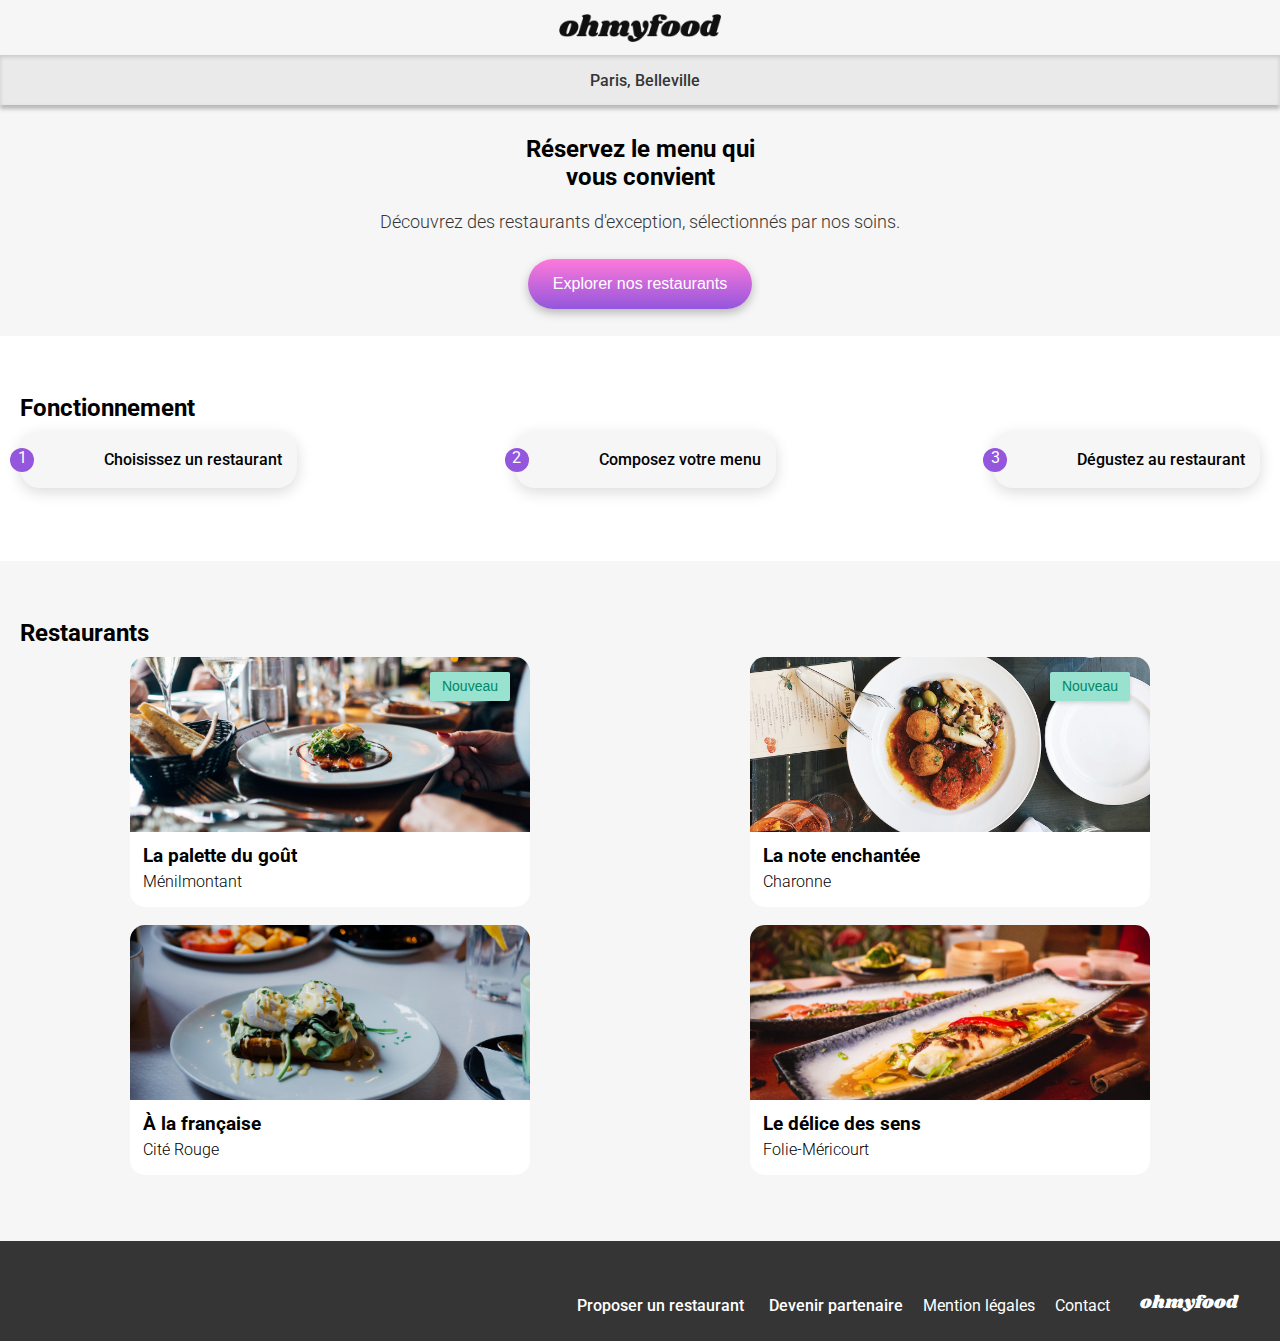
==== commit 882769ad: "Update 05/03" ====
--- a/Projet 4/Ohmyfood/index.html
+++ b/Projet 4/Ohmyfood/index.html
@@ -52,7 +52,8 @@
         <section class="restaurant-container">
             <h2>Restaurants</h2>
             <div class="restaurants-cards">
-                <a href="palette_du_gout.html">
+                <div class="list-card">
+                <a href="pages/palette_du_gout.html">
                     <div class="card">
                         <img src="assets/img/restaurants/jay-wennington-N_Y88TWmGwA-unsplash.jpg" alt="Plat d'un restaurant">
                         <button class="new-button">Nouveau</button>
@@ -62,13 +63,16 @@
                                 <p>Ménilmontant</p>
                             </div>
                             <div class="card-like">
-                                <label for="like"><span class="like-icon"></span></label>
+                                <label for="like">
+                                    <span class="like-content1"><i class="fa-regular fa-heart"></i></span>
+                                    <svg class="like-content2" xmlns="http://www.w3.org/2000/svg" viewBox="0 0 512 512"><path d="M47.6 300.4L228.3 469.1c7.5 7 17.4 10.9 27.7 10.9s20.2-3.9 27.7-10.9L464.4 300.4c30.4-28.3 47.6-68 47.6-109.5v-5.8c0-69.9-50.5-129.5-119.4-141C347 36.5 300.6 51.4 268 84L256 96 244 84c-32.6-32.6-79-47.5-124.6-39.9C50.5 55.6 0 115.2 0 185.1v5.8c0 41.5 17.2 81.2 47.6 109.5z"/></svg>
+                                </label>
                                 <input type="checkbox" id="like" ></input>
                             </div>
                         </div>
                     </div>
                 </a>
-                <a href="">
+                <a href="pages/note_enchantee.html">
                     <div class="card">
                         <img src="assets/img/restaurants/stil-u2Lp8tXIcjw-unsplash.jpg" alt="Plat d'un restaurant">
                         <button class="new-button">Nouveau</button>
@@ -78,44 +82,54 @@
                                 <p>Charonne</p>
                             </div>
                             <div class="card-like">
-                                <label for="like"><div class="like-icon"><i class="fa-regular fa-heart"></i></div></label>
+                                <label for="like">
+                                    <span class="like-content1"><i class="fa-regular fa-heart"></i></span>
+                                    <svg class="like-content2" xmlns="http://www.w3.org/2000/svg" viewBox="0 0 512 512"><path d="M47.6 300.4L228.3 469.1c7.5 7 17.4 10.9 27.7 10.9s20.2-3.9 27.7-10.9L464.4 300.4c30.4-28.3 47.6-68 47.6-109.5v-5.8c0-69.9-50.5-129.5-119.4-141C347 36.5 300.6 51.4 268 84L256 96 244 84c-32.6-32.6-79-47.5-124.6-39.9C50.5 55.6 0 115.2 0 185.1v5.8c0 41.5 17.2 81.2 47.6 109.5z"/></svg>
+                                </label>
                                 <input type="checkbox" id="like" ></input>
                             </div>
                         </div>
                     </div>
                 </a>
-                <a href="">
+                </div>
+                <div class="list-card">
+                <a href="pages/la_francaise.html">
                     <div class="card">
                             <img src="assets/img/restaurants/toa-heftiba-DQKerTsQwi0-unsplash.jpg" alt="Plat d'un restaurant">
-                            <button class="new-button">Nouveau</button>
                         <div class="card-content">
                             <div class="card-text">
                                 <h3>À la française</h3>
                                 <p>Cité Rouge</p>
                             </div>
                             <div class="card-like">
-                                <label for="like"><div class="like-icon"><i class="fa-regular fa-heart"></i></div></label>
+                                <label for="like">
+                                    <span class="like-content1"><i class="fa-regular fa-heart"></i></span>
+                                    <svg class="like-content2" xmlns="http://www.w3.org/2000/svg" viewBox="0 0 512 512"><path d="M47.6 300.4L228.3 469.1c7.5 7 17.4 10.9 27.7 10.9s20.2-3.9 27.7-10.9L464.4 300.4c30.4-28.3 47.6-68 47.6-109.5v-5.8c0-69.9-50.5-129.5-119.4-141C347 36.5 300.6 51.4 268 84L256 96 244 84c-32.6-32.6-79-47.5-124.6-39.9C50.5 55.6 0 115.2 0 185.1v5.8c0 41.5 17.2 81.2 47.6 109.5z"/></svg>
+                                </label>
                                 <input type="checkbox" id="like" ></input>
                             </div>
                         </div>
                     </div>
                 </a>
-                <a href="">
+                <a href="pages/delice_des_sens.html">
                     <div class="card" >
                         <img src="assets/img/restaurants/louis-hansel-shotsoflouis-qNBGVyOCY8Q-unsplash.jpg" alt="Plat d'un restaurant">
-                        <button class="new-button">Nouveau</button>
-                    </div>
-                    <div class="card-content">
-                        <div class="card-text">
-                            <h3>Le délice des sens</h3>
-                            <p>Folie-Méricourt</p>
-                        </div>
-                        <div class="card-like">
-                            <label for="like"><div class="like-icon"><i class="fa-regular fa-heart"></i></div></label>
-                            <input type="checkbox" id="like" ></input>
+                        <div class="card-content">
+                            <div class="card-text">
+                                <h3>Le délice des sens</h3>
+                                <p>Folie-Méricourt</p>
+                            </div>
+                            <div class="card-like">
+                                <label for="like">
+                                    <span class="like-content1"><i class="fa-regular fa-heart"></i></span>
+                                    <svg class="like-content2" xmlns="http://www.w3.org/2000/svg" viewBox="0 0 512 512"><path d="M47.6 300.4L228.3 469.1c7.5 7 17.4 10.9 27.7 10.9s20.2-3.9 27.7-10.9L464.4 300.4c30.4-28.3 47.6-68 47.6-109.5v-5.8c0-69.9-50.5-129.5-119.4-141C347 36.5 300.6 51.4 268 84L256 96 244 84c-32.6-32.6-79-47.5-124.6-39.9C50.5 55.6 0 115.2 0 185.1v5.8c0 41.5 17.2 81.2 47.6 109.5z"/></svg>
+                                </label>
+                                <input type="checkbox" id="like" ></input>
+                            </div>
                         </div>
                     </div>
                 </a>
+                </div>
             </div>
         </section>
     </main>
@@ -131,10 +145,18 @@
             <a href="#">
                 <p>Mention légales</p>
             </a>
-            <a href="#">
+            <a href="mailto:ohmyfood@gmail.com">
                 <p>Contact</p>
             </a>
         </div>
+        <svg height="0" version="1.1" xmlns="http://www.w3.org/2000/svg">
+            <defs>
+              <linearGradient id="gradient-svg" x1="0%" y1="0%" x2="0%" y2="100%">
+                <stop offset="10%" stop-color="#9356DC" />
+                <stop offset="95%" stop-color="#FF79DA" />
+              </linearGradient>
+            </defs>
+        </svg>
     </footer>
 </body>
 </html>--- a/Projet 4/Ohmyfood/assets/style/index.css
+++ b/Projet 4/Ohmyfood/assets/style/index.css
@@ -34,7 +34,7 @@
   font-weight: 300;
   font-size: 18px;
   color: #353535;
-  margin: 0;
+  margin: 0 10px;
 }
 nav .localisation {
   display: -webkit-box;
@@ -134,6 +134,16 @@
       -ms-flex-align: center;
           align-items: center;
 }
+.restaurant-container .restaurants-cards .list-card {
+  display: -webkit-box;
+  display: -ms-flexbox;
+  display: flex;
+  -webkit-box-orient: vertical;
+  -webkit-box-direction: normal;
+      -ms-flex-direction: column;
+          flex-direction: column;
+  width: 100%;
+}
 .restaurant-container .restaurants-cards a {
   display: -webkit-box;
   display: -ms-flexbox;
@@ -198,19 +208,90 @@
   font-size: 22px;
   cursor: pointer;
 }
-
-.card-like span::before {
-  font-family: "Font Awesome 5 Free";
-  content: "\f004";
-  -webkit-transition: ease-in 1s;
-  transition: ease-in 1s;
-}
-
-.card-like span:hover {
-  color: #9356DC;
-  font-weight: 900;
-}
-
+.restaurant-container .restaurants-cards a .card .card-content i {
+  font-size: 22px;
+}
+.restaurant-container .restaurants-cards a .card .card-content svg {
+  position: relative;
+  left: -26px;
+  top: 3px;
+  opacity: 0;
+  width: 23px;
+  fill: url(#gradient-svg);
+}
+
+svg:hover {
+  -webkit-animation: apparaitre 1s;
+          animation: apparaitre 1s;
+  -webkit-animation-fill-mode: forwards;
+          animation-fill-mode: forwards;
+}
+
+@-webkit-keyframes apparaitre {
+  from {
+    opacity: 0;
+  }
+  to {
+    opacity: 1;
+  }
+}
+
+@keyframes apparaitre {
+  from {
+    opacity: 0;
+  }
+  to {
+    opacity: 1;
+  }
+}
+@media (min-width: 767.98px) {
+  .instruction .step-container {
+    -webkit-box-orient: horizontal;
+    -webkit-box-direction: normal;
+        -ms-flex-direction: row;
+            flex-direction: row;
+    -webkit-box-pack: justify;
+        -ms-flex-pack: justify;
+            justify-content: space-between;
+  }
+  .instruction .step-container h3 {
+    margin-right: 15px;
+  }
+  .restaurant-container .restaurants-cards .list-card {
+    display: -webkit-box;
+    display: -ms-flexbox;
+    display: flex;
+    -webkit-box-orient: horizontal;
+    -webkit-box-direction: normal;
+        -ms-flex-direction: row;
+            flex-direction: row;
+    -webkit-box-pack: justify;
+        -ms-flex-pack: justify;
+            justify-content: space-between;
+    width: 100%;
+  }
+  .restaurant-container .restaurants-cards .list-card a {
+    width: 50%;
+  }
+}
+@media (min-width: 1280px) {
+  .instruction h2 {
+    max-width: 1265px;
+    margin: 10px auto;
+  }
+  .instruction .step-container {
+    max-width: 1265px;
+    margin: 0 auto;
+  }
+  .restaurant-container h2 {
+    max-width: 1265px;
+    margin: 10px auto;
+  }
+  .restaurant-container .restaurants-cards {
+    max-width: 1265px;
+    margin: 0 auto;
+  }
+}
 footer {
   background-color: #353535;
   display: -webkit-box;
@@ -258,6 +339,36 @@
   margin-right: 5px;
 }
 
+@media (min-width: 767.98px) {
+  footer {
+    -webkit-box-orient: horizontal;
+    -webkit-box-direction: reverse;
+        -ms-flex-direction: row-reverse;
+            flex-direction: row-reverse;
+    -webkit-box-pack: start;
+        -ms-flex-pack: start;
+            justify-content: flex-start;
+    -webkit-box-align: end;
+        -ms-flex-align: end;
+            align-items: flex-end;
+    height: 50px;
+  }
+  footer h2 {
+    margin: 0 20px;
+  }
+  footer .list_footer {
+    -webkit-box-orient: horizontal;
+    -webkit-box-direction: normal;
+        -ms-flex-direction: row;
+            flex-direction: row;
+  }
+  footer .list_footer a {
+    margin: 0 10px;
+  }
+  footer .list_footer a p {
+    white-space: nowrap;
+  }
+}
 .basic-button {
   height: 50px;
   border-radius: 25px;
@@ -523,6 +634,40 @@
   font-weight: 500;
 }
 
+.first-choice {
+  opacity: 0;
+  -webkit-animation: apparaitre 2s;
+          animation: apparaitre 2s;
+  -webkit-animation-fill-mode: forwards;
+          animation-fill-mode: forwards;
+  -webkit-transition: ease-out 1s;
+  transition: ease-out 1s;
+}
+
+.second-choice {
+  opacity: 0;
+  -webkit-animation: apparaitre 2s;
+          animation: apparaitre 2s;
+  -webkit-animation-delay: 2s;
+          animation-delay: 2s;
+  -webkit-animation-fill-mode: forwards;
+          animation-fill-mode: forwards;
+  -webkit-transition: ease-out 1s;
+  transition: ease-out 1s;
+}
+
+.third-choice {
+  opacity: 0;
+  -webkit-animation: apparaitre 2s;
+          animation: apparaitre 2s;
+  -webkit-animation-delay: 4s;
+          animation-delay: 4s;
+  -webkit-animation-fill-mode: forwards;
+          animation-fill-mode: forwards;
+  -webkit-transition: ease-out 1s;
+  transition: ease-out 1s;
+}
+
 @-webkit-keyframes move {
   from {
     opacity: 0;
@@ -578,19 +723,11 @@
     width: 40%;
   }
 }
-@-webkit-keyframes apparaitre {
+@keyframes apparaitre {
   from {
     opacity: 0;
   }
   to {
     opacity: 1;
   }
-}
-@keyframes apparaitre {
-  from {
-    opacity: 0;
-  }
-  to {
-    opacity: 1;
-  }
 }/*# sourceMappingURL=index.css.map */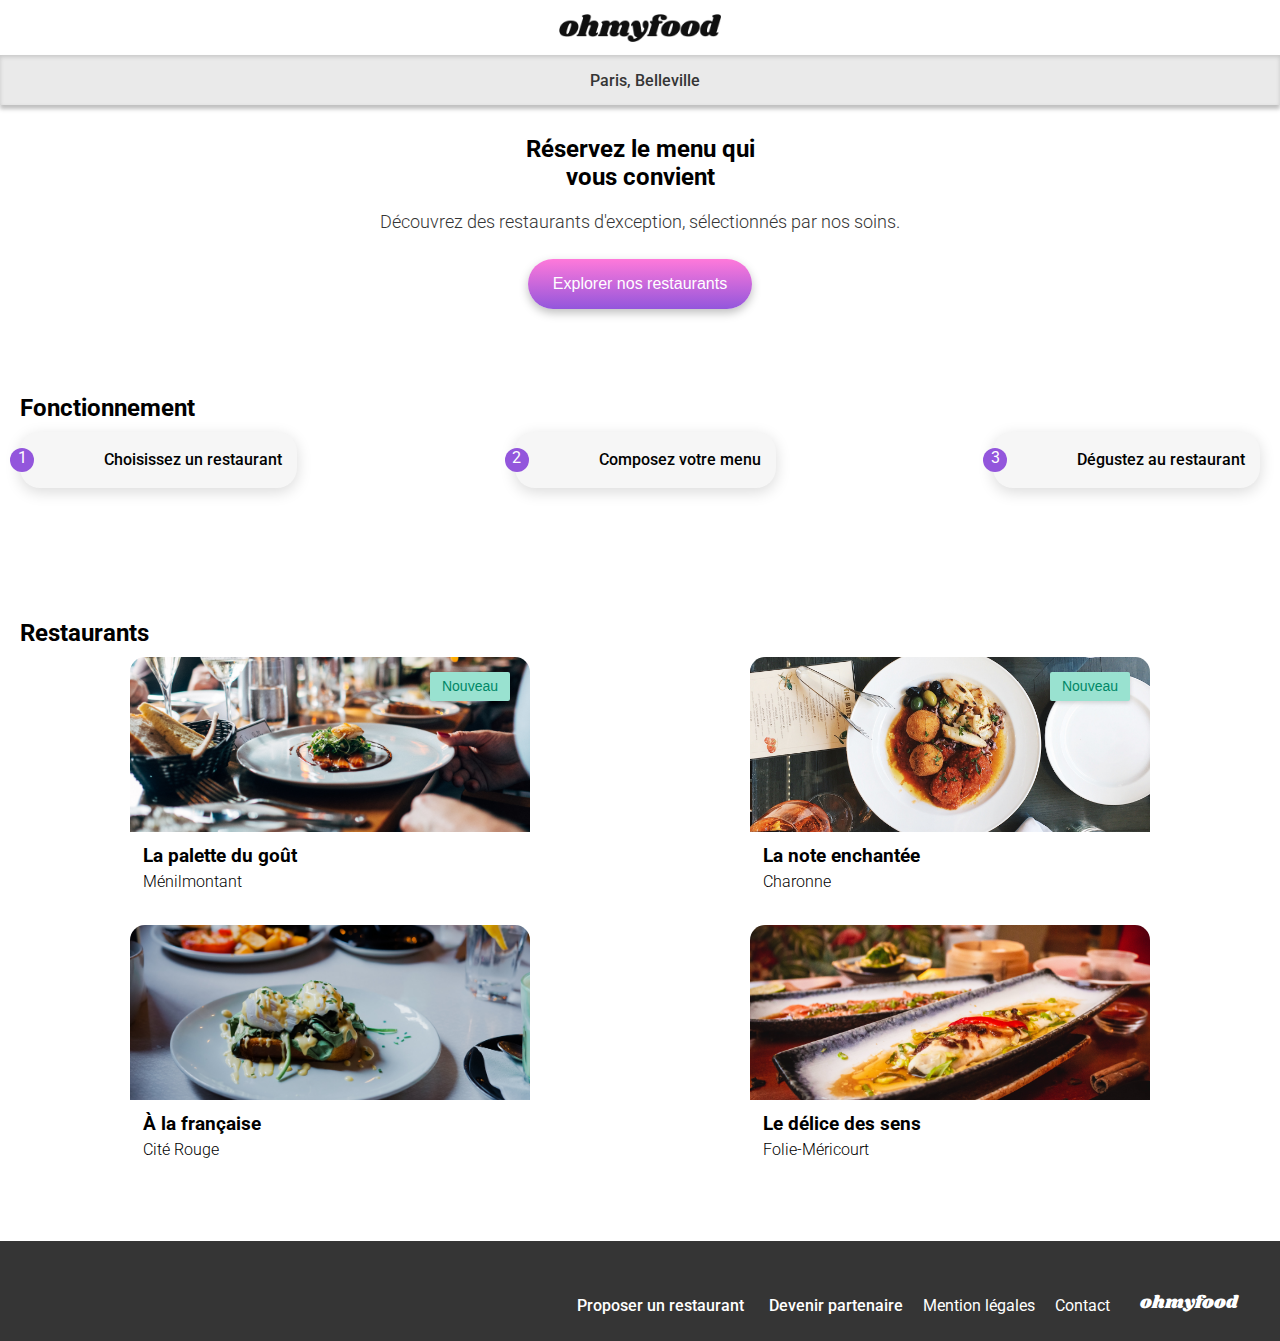
==== commit 4bed5d57: "UPDATE 05/03" ====
--- a/Projet 4/Ohmyfood/index.html
+++ b/Projet 4/Ohmyfood/index.html
@@ -29,7 +29,7 @@
             <p>Découvrez des restaurants d'exception, sélectionnés par nos soins.</p>
             <button class="basic-button" onclick="location.href='#'"><p>Explorer nos restaurants</p></button>
         </nav>
-        <section class="instruction">
+        <section class="instruction"> <!-- Etape de commande -->
             <h2>Fonctionnement</h2>
             <div class="step-container">
                 <div class="step">
@@ -52,7 +52,7 @@
         <section class="restaurant-container">
             <h2>Restaurants</h2>
             <div class="restaurants-cards">
-                <div class="list-card">
+                <div class="list-card"> <!-- Liste numéro 1 -->
                 <a href="pages/palette_du_gout.html">
                     <div class="card">
                         <img src="assets/img/restaurants/jay-wennington-N_Y88TWmGwA-unsplash.jpg" alt="Plat d'un restaurant">
@@ -92,7 +92,7 @@
                     </div>
                 </a>
                 </div>
-                <div class="list-card">
+                <div class="list-card"> <!-- Liste numéro 2 -->
                 <a href="pages/la_francaise.html">
                     <div class="card">
                             <img src="assets/img/restaurants/toa-heftiba-DQKerTsQwi0-unsplash.jpg" alt="Plat d'un restaurant">
@@ -149,6 +149,7 @@
                 <p>Contact</p>
             </a>
         </div>
+        <!-- SVG pour le gradient "coeur" -->
         <svg height="0" version="1.1" xmlns="http://www.w3.org/2000/svg">
             <defs>
               <linearGradient id="gradient-svg" x1="0%" y1="0%" x2="0%" y2="100%">
--- a/Projet 4/Ohmyfood/assets/style/index.css
+++ b/Projet 4/Ohmyfood/assets/style/index.css
@@ -244,6 +244,7 @@
     opacity: 1;
   }
 }
+/* RESPONSIVE TABLETTE */
 @media (min-width: 767.98px) {
   .instruction .step-container {
     -webkit-box-orient: horizontal;
@@ -274,6 +275,7 @@
     width: 50%;
   }
 }
+/* RESPONSIVE DESKTOP */
 @media (min-width: 1280px) {
   .instruction h2 {
     max-width: 1265px;
@@ -339,6 +341,7 @@
   margin-right: 5px;
 }
 
+/* RESPONSIVE */
 @media (min-width: 767.98px) {
   footer {
     -webkit-box-orient: horizontal;
@@ -369,6 +372,7 @@
     white-space: nowrap;
   }
 }
+/* BOUTON PRINCIPAL */
 .basic-button {
   height: 50px;
   border-radius: 25px;
@@ -395,6 +399,7 @@
   transition: 1s ease-out;
 }
 
+/* BOUTON NOUVEAU */
 .new-button {
   position: absolute;
   right: 20px;
@@ -411,6 +416,7 @@
   margin: 15px 0;
 }
 
+/* BOUTON RETOUR */
 .back-button {
   position: absolute;
   top: 13px;
@@ -634,6 +640,7 @@
   font-weight: 500;
 }
 
+/* APPARITION DES MENUS */
 .first-choice {
   opacity: 0;
   -webkit-animation: apparaitre 2s;
@@ -730,4 +737,26 @@
   to {
     opacity: 1;
   }
+}
+/* RESPONSIVE */
+@media (min-width: 767.98px) {
+  body {
+    background: white;
+  }
+  .menu-container {
+    max-width: 1055px;
+    -webkit-box-align: center;
+        -ms-flex-align: center;
+            align-items: center;
+    margin: 0 auto;
+  }
+  .menu-container .title-menu {
+    -webkit-box-pack: center;
+        -ms-flex-pack: center;
+            justify-content: center;
+  }
+  .menu-container .menu-content {
+    max-width: 634px;
+    width: 100%;
+  }
 }/*# sourceMappingURL=index.css.map */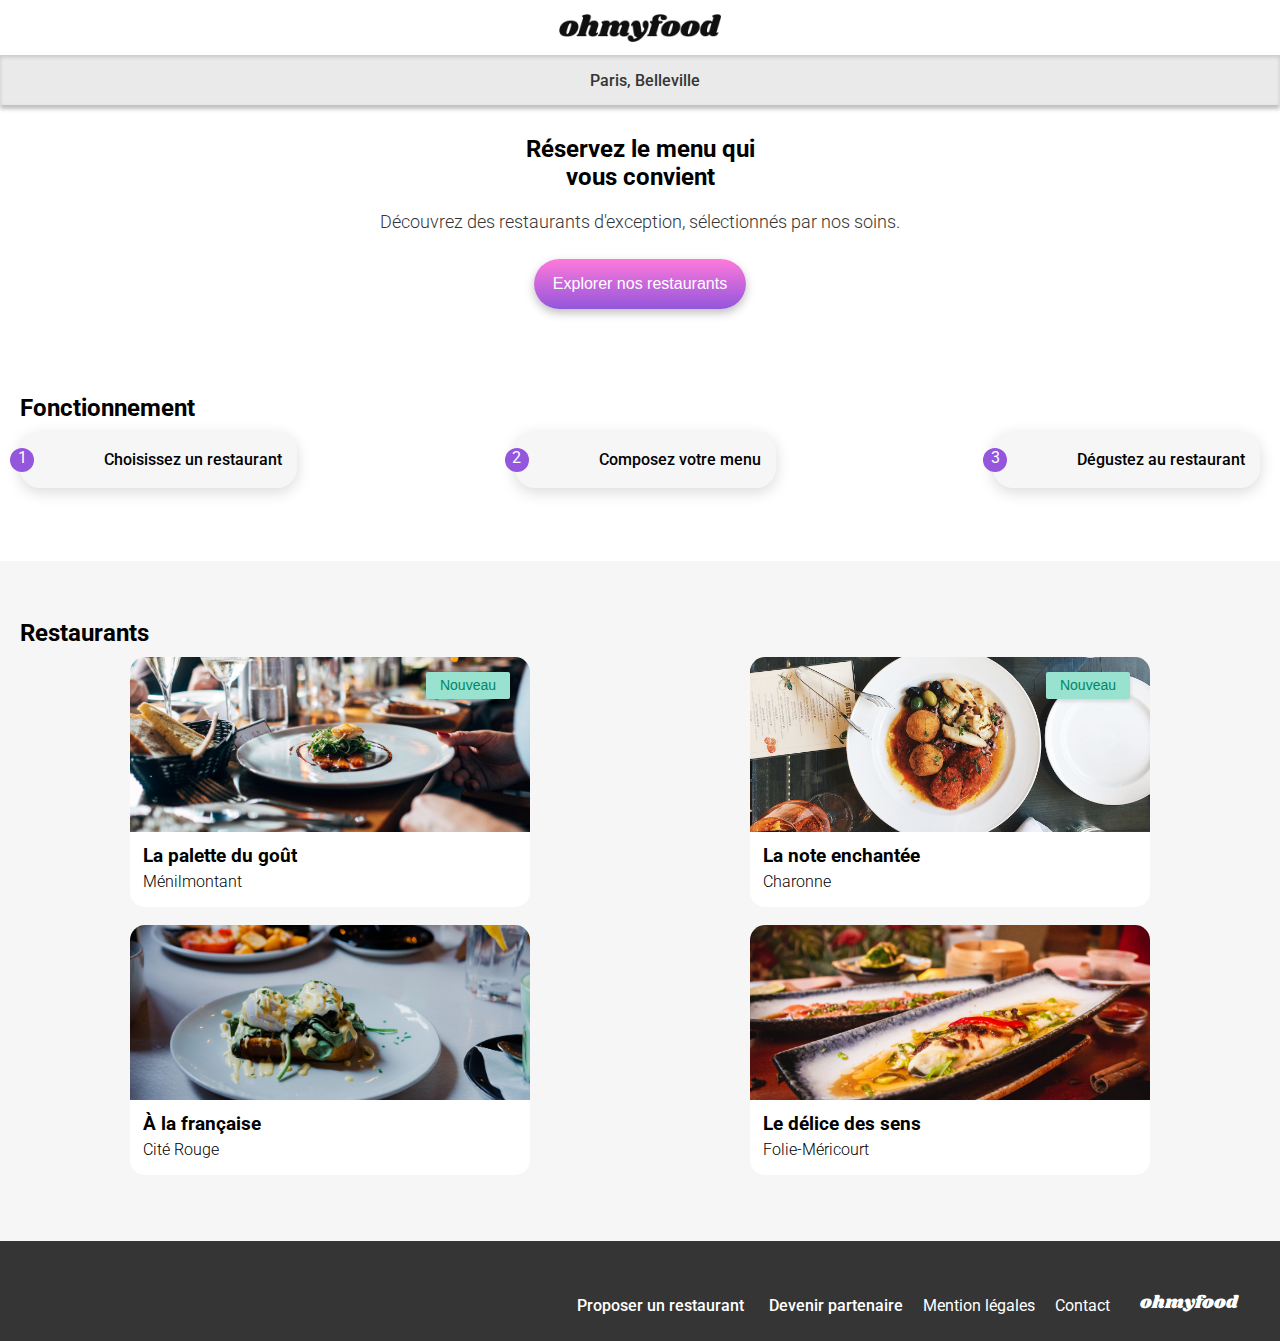
==== commit 7651ae5d: "Correction HTML avec W3C" ====
--- a/Projet 4/Ohmyfood/index.html
+++ b/Projet 4/Ohmyfood/index.html
@@ -27,7 +27,7 @@
             </div>
             <h2>Réservez le menu qui vous convient</h2>
             <p>Découvrez des restaurants d'exception, sélectionnés par nos soins.</p>
-            <button class="basic-button" onclick="location.href='#'"><p>Explorer nos restaurants</p></button>
+            <button class="basic-button" onclick="location.href='#'">Explorer nos restaurants</button>
         </nav>
         <section class="instruction"> <!-- Etape de commande -->
             <h2>Fonctionnement</h2>
@@ -56,7 +56,7 @@
                 <a href="pages/palette_du_gout.html">
                     <div class="card">
                         <img src="assets/img/restaurants/jay-wennington-N_Y88TWmGwA-unsplash.jpg" alt="Plat d'un restaurant">
-                        <button class="new-button">Nouveau</button>
+                        <input class="new-button" type="text" value="Nouveau">
                         <div class="card-content">
                             <div class="card-text">
                                 <h3>La palette du goût</h3>
@@ -67,7 +67,7 @@
                                     <span class="like-content1"><i class="fa-regular fa-heart"></i></span>
                                     <svg class="like-content2" xmlns="http://www.w3.org/2000/svg" viewBox="0 0 512 512"><path d="M47.6 300.4L228.3 469.1c7.5 7 17.4 10.9 27.7 10.9s20.2-3.9 27.7-10.9L464.4 300.4c30.4-28.3 47.6-68 47.6-109.5v-5.8c0-69.9-50.5-129.5-119.4-141C347 36.5 300.6 51.4 268 84L256 96 244 84c-32.6-32.6-79-47.5-124.6-39.9C50.5 55.6 0 115.2 0 185.1v5.8c0 41.5 17.2 81.2 47.6 109.5z"/></svg>
                                 </label>
-                                <input type="checkbox" id="like" ></input>
+                                <input type="checkbox" id="like">
                             </div>
                         </div>
                     </div>
@@ -75,18 +75,18 @@
                 <a href="pages/note_enchantee.html">
                     <div class="card">
                         <img src="assets/img/restaurants/stil-u2Lp8tXIcjw-unsplash.jpg" alt="Plat d'un restaurant">
-                        <button class="new-button">Nouveau</button>
+                        <input class="new-button" type="text" value="Nouveau">
                         <div class="card-content">
                             <div class="card-text">
                                 <h3>La note enchantée</h3>
                                 <p>Charonne</p>
                             </div>
                             <div class="card-like">
-                                <label for="like">
+                                <label for="like1">
                                     <span class="like-content1"><i class="fa-regular fa-heart"></i></span>
                                     <svg class="like-content2" xmlns="http://www.w3.org/2000/svg" viewBox="0 0 512 512"><path d="M47.6 300.4L228.3 469.1c7.5 7 17.4 10.9 27.7 10.9s20.2-3.9 27.7-10.9L464.4 300.4c30.4-28.3 47.6-68 47.6-109.5v-5.8c0-69.9-50.5-129.5-119.4-141C347 36.5 300.6 51.4 268 84L256 96 244 84c-32.6-32.6-79-47.5-124.6-39.9C50.5 55.6 0 115.2 0 185.1v5.8c0 41.5 17.2 81.2 47.6 109.5z"/></svg>
                                 </label>
-                                <input type="checkbox" id="like" ></input>
+                                <input type="checkbox" id="like1">
                             </div>
                         </div>
                     </div>
@@ -102,11 +102,11 @@
                                 <p>Cité Rouge</p>
                             </div>
                             <div class="card-like">
-                                <label for="like">
+                                <label for="like2">
                                     <span class="like-content1"><i class="fa-regular fa-heart"></i></span>
                                     <svg class="like-content2" xmlns="http://www.w3.org/2000/svg" viewBox="0 0 512 512"><path d="M47.6 300.4L228.3 469.1c7.5 7 17.4 10.9 27.7 10.9s20.2-3.9 27.7-10.9L464.4 300.4c30.4-28.3 47.6-68 47.6-109.5v-5.8c0-69.9-50.5-129.5-119.4-141C347 36.5 300.6 51.4 268 84L256 96 244 84c-32.6-32.6-79-47.5-124.6-39.9C50.5 55.6 0 115.2 0 185.1v5.8c0 41.5 17.2 81.2 47.6 109.5z"/></svg>
                                 </label>
-                                <input type="checkbox" id="like" ></input>
+                                <input type="checkbox" id="like2" >
                             </div>
                         </div>
                     </div>
@@ -120,11 +120,11 @@
                                 <p>Folie-Méricourt</p>
                             </div>
                             <div class="card-like">
-                                <label for="like">
+                                <label for="like3">
                                     <span class="like-content1"><i class="fa-regular fa-heart"></i></span>
                                     <svg class="like-content2" xmlns="http://www.w3.org/2000/svg" viewBox="0 0 512 512"><path d="M47.6 300.4L228.3 469.1c7.5 7 17.4 10.9 27.7 10.9s20.2-3.9 27.7-10.9L464.4 300.4c30.4-28.3 47.6-68 47.6-109.5v-5.8c0-69.9-50.5-129.5-119.4-141C347 36.5 300.6 51.4 268 84L256 96 244 84c-32.6-32.6-79-47.5-124.6-39.9C50.5 55.6 0 115.2 0 185.1v5.8c0 41.5 17.2 81.2 47.6 109.5z"/></svg>
                                 </label>
-                                <input type="checkbox" id="like" ></input>
+                                <input type="checkbox" id="like3" >
                             </div>
                         </div>
                     </div>
--- a/Projet 4/Ohmyfood/assets/style/index.css
+++ b/Projet 4/Ohmyfood/assets/style/index.css
@@ -122,6 +122,9 @@
   font-size: 16px;
 }
 
+.restaurant-container {
+  background-color: #F6F6F6;
+}
 .restaurant-container .restaurants-cards {
   display: -webkit-box;
   display: -ms-flexbox;
@@ -168,7 +171,7 @@
   height: 250px;
   margin-bottom: 18px;
 }
-.restaurant-container .restaurants-cards a .card input {
+.restaurant-container .restaurants-cards a .card .card-like input {
   display: none;
 }
 .restaurant-container .restaurants-cards a .card img {
@@ -382,12 +385,10 @@
   margin: 27px auto;
   -webkit-box-shadow: 0 4px 10px 0 rgba(0, 0, 0, 0.2509803922);
           box-shadow: 0 4px 10px 0 rgba(0, 0, 0, 0.2509803922);
-}
-.basic-button p {
   color: #FFFFFF;
   font-size: 16px;
   font-weight: 500;
-  margin: 13px 18.75px;
+  padding: 13px 18.75px;
 }
 
 .basic-button:hover {
@@ -404,7 +405,7 @@
   position: absolute;
   right: 20px;
   width: 80px;
-  height: 29px;
+  height: 25px;
   border: none;
   border-radius: 2px;
   background: #99E2D0;
@@ -414,6 +415,7 @@
   font-weight: 500;
   color: #008766;
   margin: 15px 0;
+  text-align: center;
 }
 
 /* BOUTON RETOUR */
